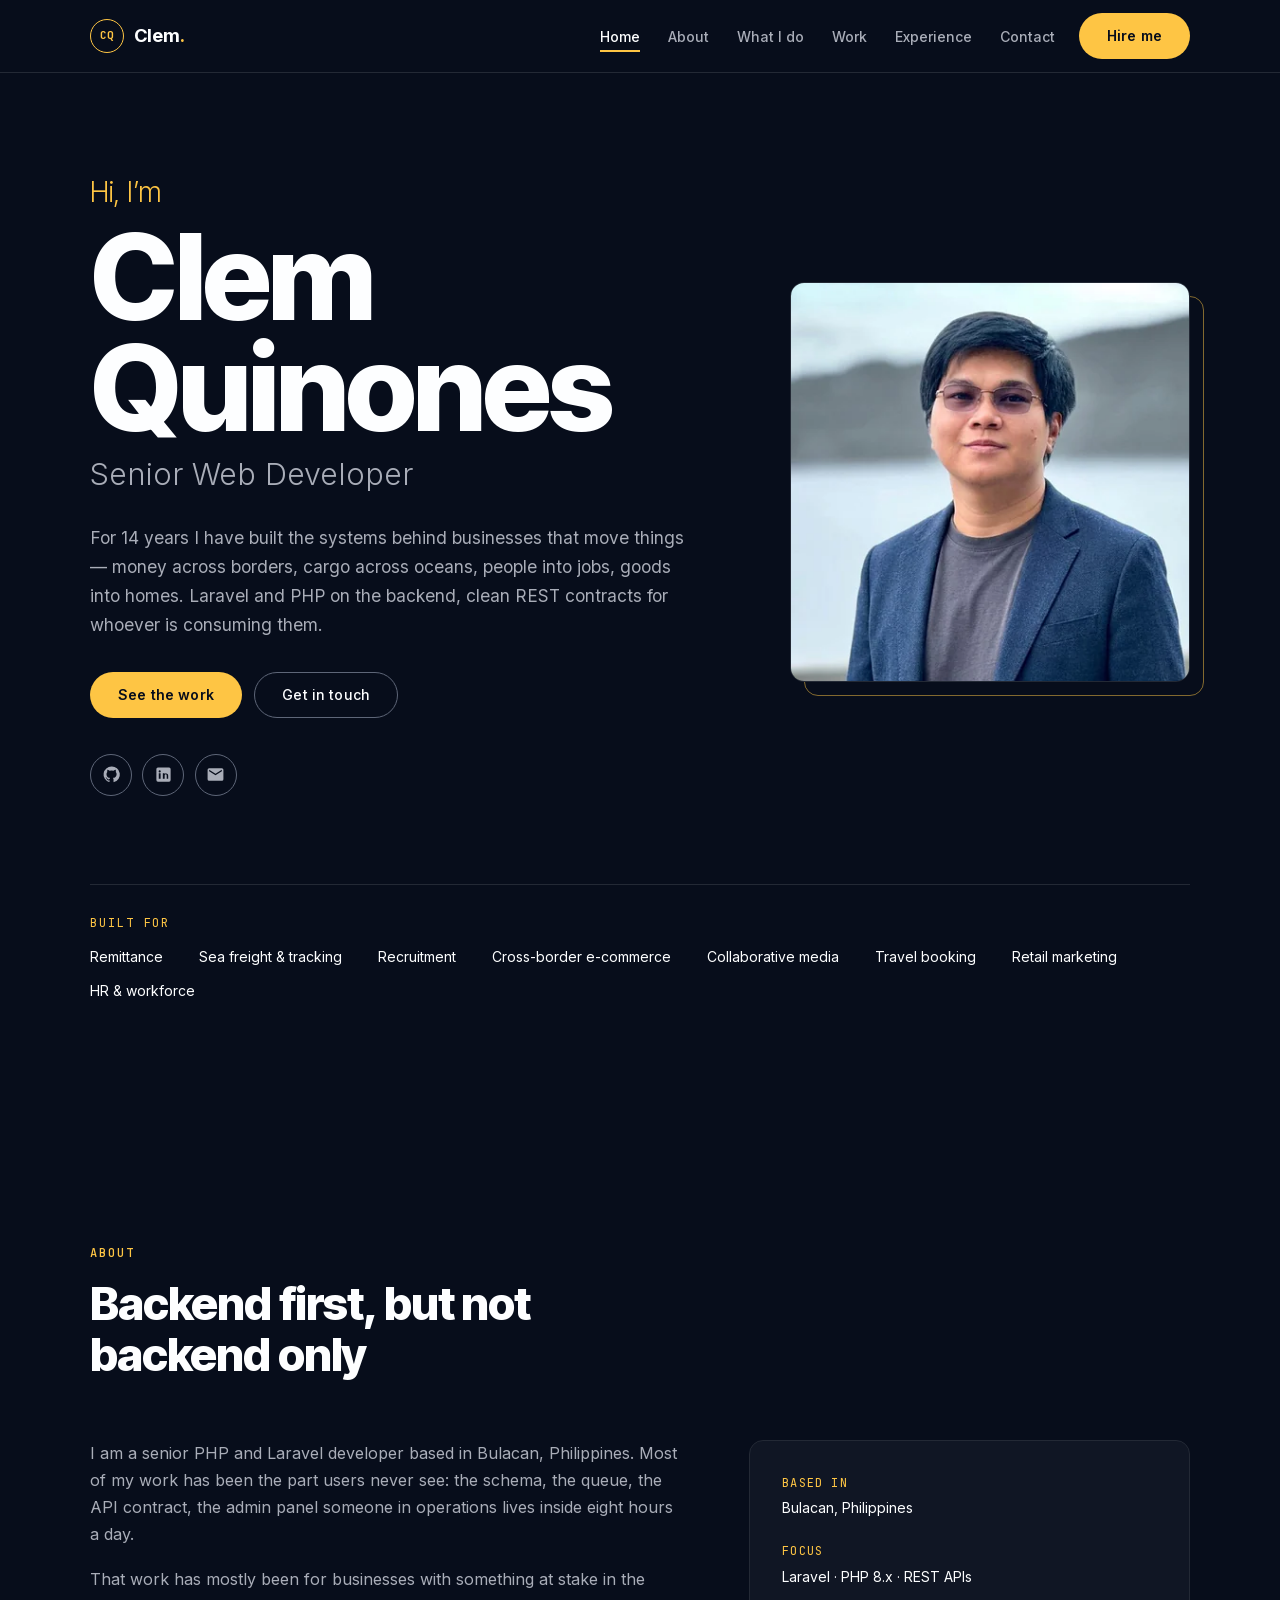
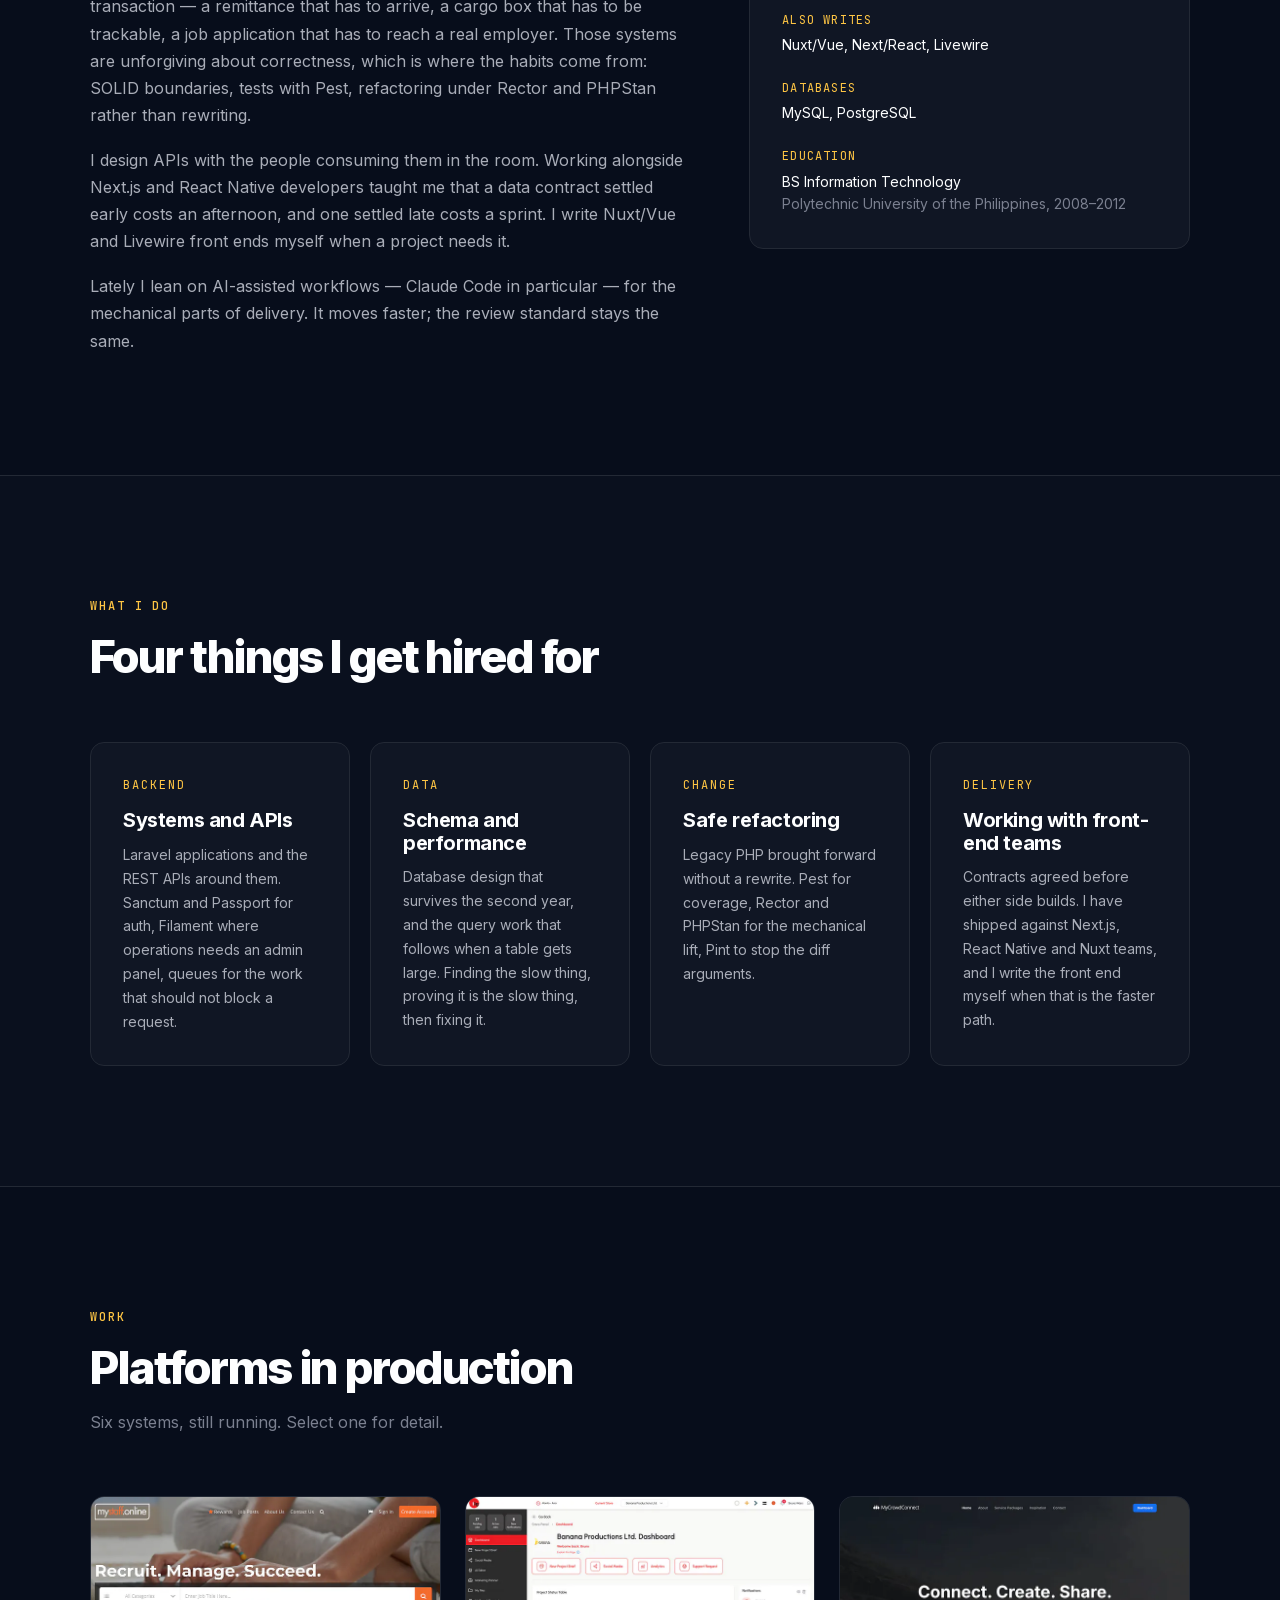
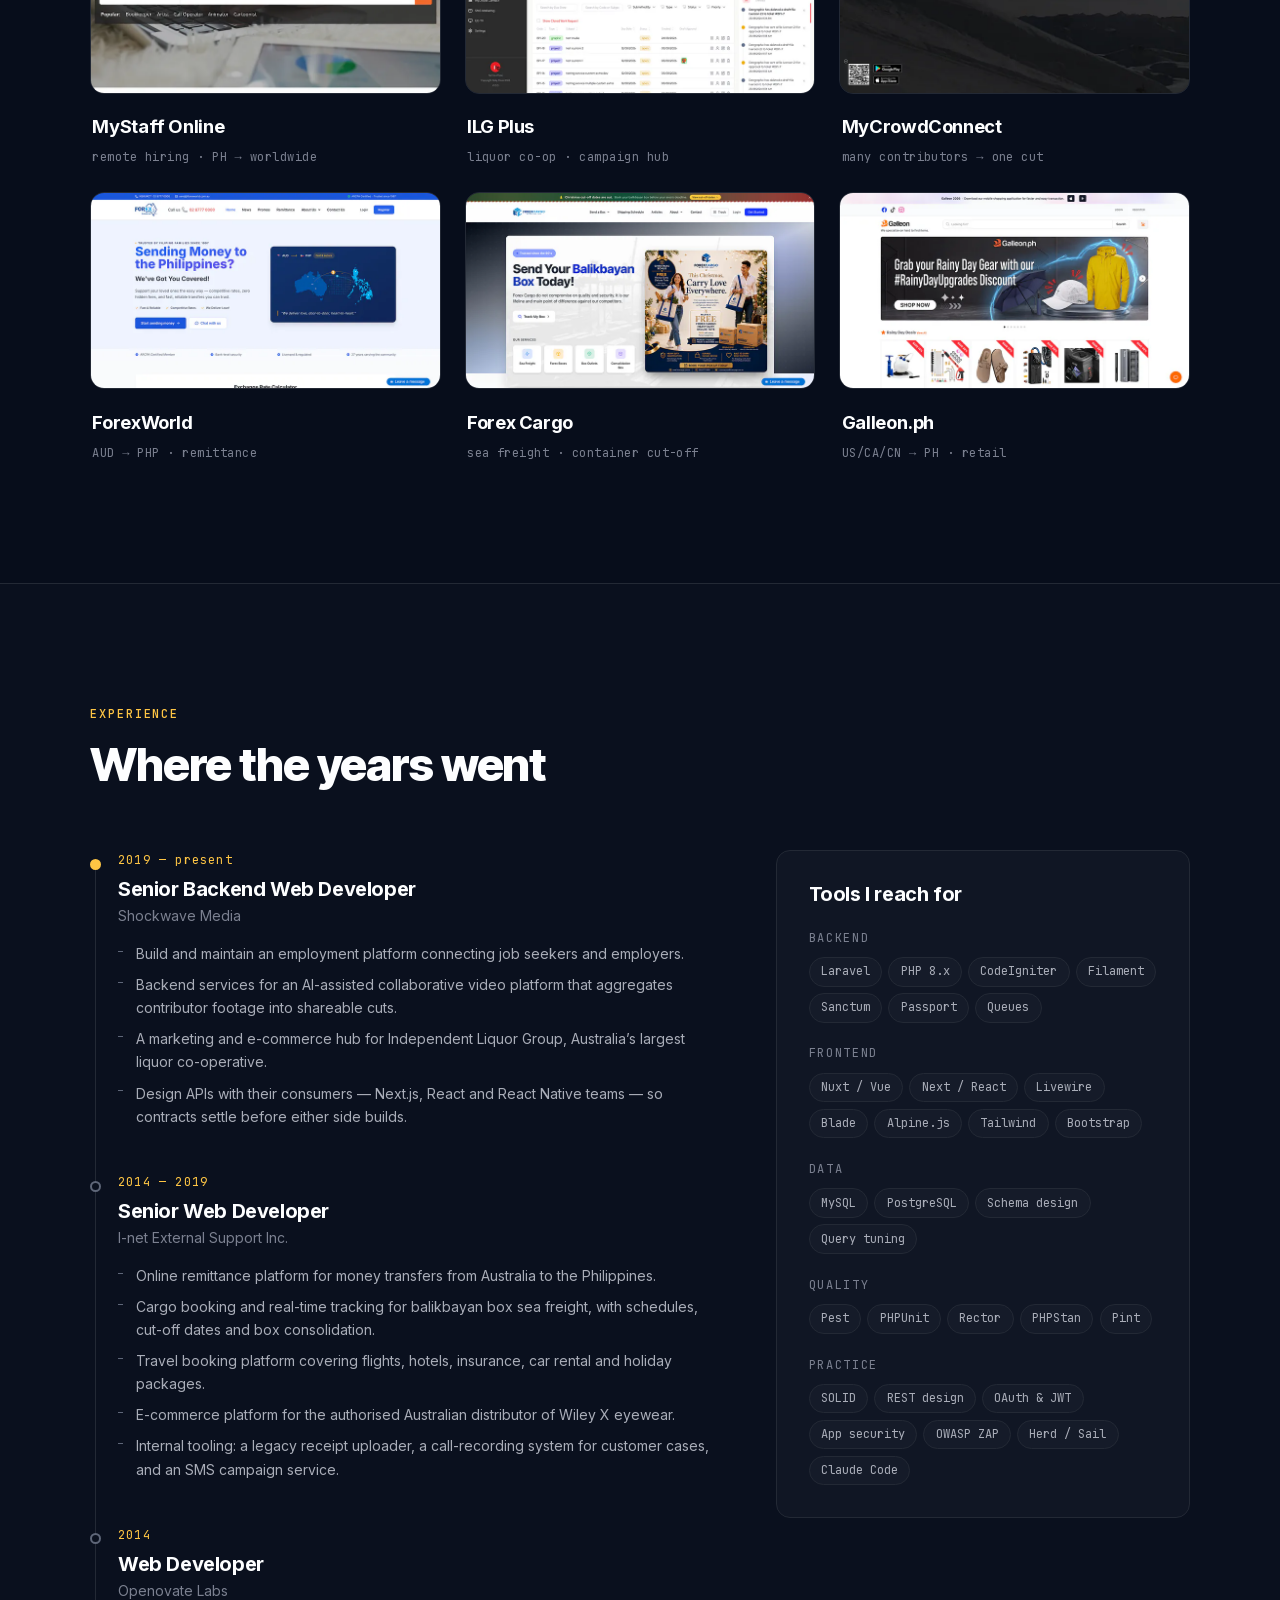
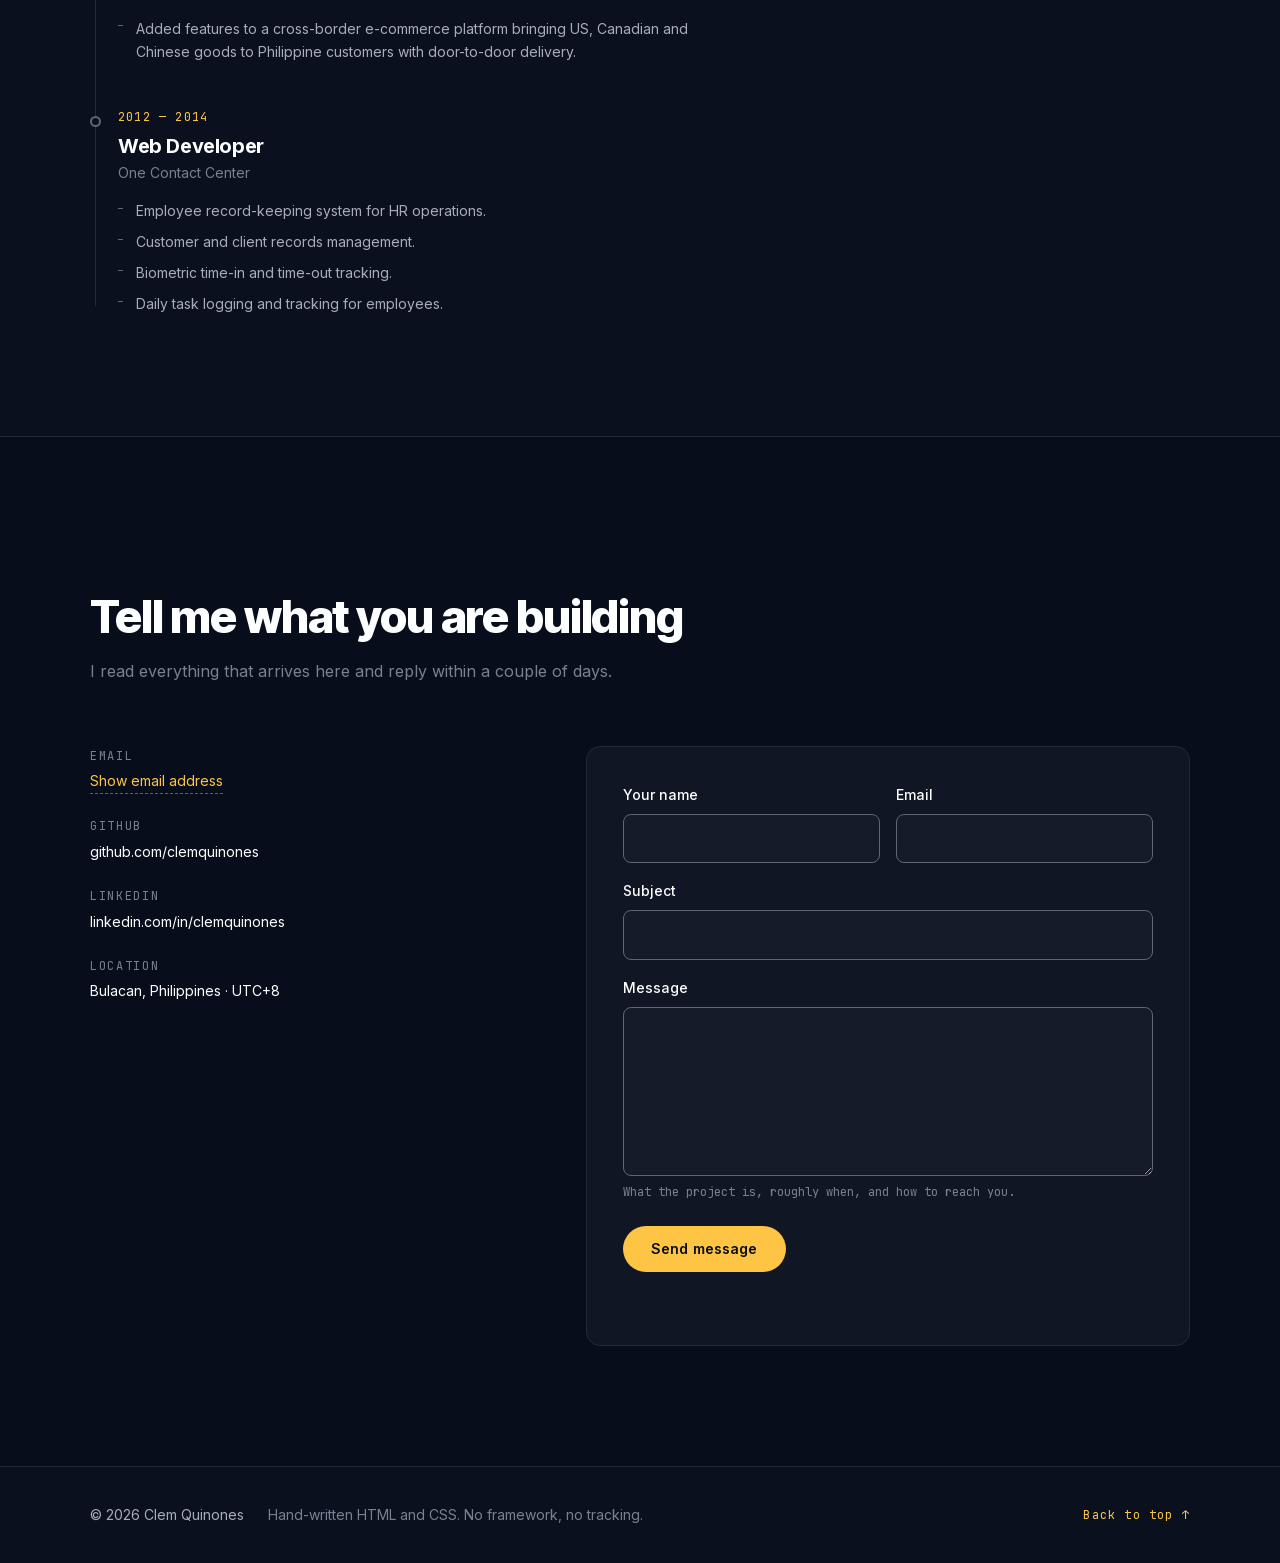
==== index.html @ 76fb5042 "Add portfolio site Static portfolio for clemquinones.github.io. Hand-written HTML, CSS and vanilla J" ====
<!doctype html>
<html lang="en" class="no-js">
<head>
<meta charset="utf-8">
<meta name="viewport" content="width=device-width, initial-scale=1">
<title>Clem Quinones — Senior Web Developer</title>
<meta name="description" content="Senior web developer with 14+ years building Laravel platforms and REST APIs. Remittance, cargo tracking, hiring and e-commerce systems shipped for teams in Australia and the Philippines.">
<meta name="theme-color" content="#070D1B">
<link rel="canonical" href="https://clemquinones.github.io/">

<meta property="og:type" content="website">
<meta property="og:url" content="https://clemquinones.github.io/">
<meta property="og:title" content="Clem Quinones — Senior Web Developer">
<meta property="og:description" content="14+ years building Laravel platforms and REST APIs for businesses that move money, cargo, people and goods.">
<meta property="og:image" content="https://clemquinones.github.io/assets/img/og-cover.jpg">
<meta property="og:image:width" content="1200">
<meta property="og:image:height" content="630">
<meta name="twitter:card" content="summary_large_image">

<link rel="icon" href="favicon.svg" type="image/svg+xml">
<link rel="apple-touch-icon" href="icon-180.png">

<link rel="preload" href="assets/fonts/inter-latin-var.woff2" as="font" type="font/woff2" crossorigin>
<link rel="preload" href="assets/fonts/inter-tight-latin-var.woff2" as="font" type="font/woff2" crossorigin>
<link rel="stylesheet" href="assets/css/main.css">
<link rel="modulepreload" href="assets/js/nav.js">
<link rel="modulepreload" href="assets/js/lightbox.js">
<link rel="modulepreload" href="assets/js/reveal.js">
<link rel="modulepreload" href="assets/js/contact.js">
<link rel="modulepreload" href="assets/js/scroll-lock.js">

<script>document.documentElement.className = 'js';</script>

<script type="application/ld+json">
{
  "@context": "https://schema.org",
  "@type": "Person",
  "name": "Clem Quinones",
  "jobTitle": "Senior Web Developer",
  "url": "https://clemquinones.github.io/",
  "address": { "@type": "PostalAddress", "addressRegion": "Bulacan", "addressCountry": "PH" },
  "sameAs": [
    "https://github.com/clemquinones",
    "https://linkedin.com/in/clemquinones"
  ],
  "alumniOf": { "@type": "CollegeOrUniversity", "name": "Polytechnic University of the Philippines" },
  "knowsAbout": ["Laravel", "PHP", "REST API design", "MySQL", "PostgreSQL", "Vue.js", "Nuxt", "React"]
}
</script>
</head>
<body>

<a class="skip-link" href="#main">Skip to content</a>

<header class="site-header" id="top">
  <div class="shell site-header__in">
    <a class="brand" href="#top">
      <span class="brand__mark" aria-hidden="true">CQ</span>
      <span class="brand__name">Clem<span class="brand__dot">.</span></span>
    </a>

    <nav class="nav" id="primary-nav" aria-label="Primary">
      <ul class="nav__list">
        <li><a href="#home" data-spy>Home</a></li>
        <li><a href="#about" data-spy>About</a></li>
        <li><a href="#craft" data-spy>What I do</a></li>
        <li><a href="#work" data-spy>Work</a></li>
        <li><a href="#experience" data-spy>Experience</a></li>
        <li><a href="#contact" data-spy>Contact</a></li>
      </ul>
    </nav>

    <a class="btn btn--solid site-header__cta" href="#contact">Hire me</a>

    <button class="burger" type="button"
            aria-expanded="false" aria-controls="primary-nav" aria-label="Menu">
      <span class="burger__bars" aria-hidden="true"></span>
    </button>
  </div>
</header>

<main id="main">

  <!-- ===================================================== HERO ===== -->
  <section class="hero" id="home" aria-labelledby="hero-name">
    <div class="hero__grid shell">
      <div class="hero__text">
        <p class="hero__greeting reveal">Hi, I&rsquo;m</p>
        <h1 class="hero__name reveal" id="hero-name">Clem<br>Quinones</h1>
        <p class="hero__role reveal">Senior Web Developer</p>
        <p class="hero__lead reveal">
          For 14 years I have built the systems behind businesses that move things —
          money across borders, cargo across oceans, people into jobs, goods into
          homes. Laravel and PHP on the backend, clean REST contracts for whoever
          is consuming them.
        </p>
        <div class="hero__actions reveal">
          <a class="btn btn--solid" href="#work">See the work</a>
          <a class="btn btn--ghost" href="#contact">Get in touch</a>
        </div>
        <ul class="social reveal" aria-label="Elsewhere">
          <li><a href="https://github.com/clemquinones" target="_blank" rel="noopener noreferrer" aria-label="GitHub">
            <svg viewBox="0 0 24 24" aria-hidden="true"><path fill="currentColor" d="M12 2A10 10 0 0 0 8.84 21.5c.5.08.66-.23.66-.5v-1.69C6.73 19.91 6.14 18 6.14 18a2.7 2.7 0 0 0-1.13-1.49c-.91-.62.07-.6.07-.6a2.14 2.14 0 0 1 1.56 1.05a2.17 2.17 0 0 0 2.96.85a2.16 2.16 0 0 1 .64-1.36c-2.22-.25-4.56-1.11-4.56-4.94a3.87 3.87 0 0 1 1.03-2.68a3.6 3.6 0 0 1 .1-2.65s.84-.27 2.75 1.02a9.4 9.4 0 0 1 5 0c1.91-1.29 2.75-1.02 2.75-1.02a3.6 3.6 0 0 1 .1 2.65a3.87 3.87 0 0 1 1.03 2.68c0 3.84-2.34 4.69-4.57 4.94a2.43 2.43 0 0 1 .69 1.88v2.79c0 .27.16.59.67.5A10 10 0 0 0 12 2"/></svg>
          </a></li>
          <li><a href="https://linkedin.com/in/clemquinones" target="_blank" rel="noopener noreferrer" aria-label="LinkedIn">
            <svg viewBox="0 0 24 24" aria-hidden="true"><path fill="currentColor" d="M19 3a2 2 0 0 1 2 2v14a2 2 0 0 1-2 2H5a2 2 0 0 1-2-2V5a2 2 0 0 1 2-2zM8.34 17.34V10.4H6.03v6.94zM7.19 9.42a1.34 1.34 0 1 0 0-2.68a1.34 1.34 0 0 0 0 2.68m10.75 7.92v-3.8c0-2.02-1.08-2.96-2.51-2.96a2.17 2.17 0 0 0-1.96 1.08V10.4h-2.3v6.94h2.3v-3.68c0-.97.18-1.9 1.38-1.9c1.19 0 1.2 1.1 1.2 1.96v3.62z"/></svg>
          </a></li>
          <li><a href="#contact" aria-label="Email">
            <svg viewBox="0 0 24 24" aria-hidden="true"><path fill="currentColor" d="M20 4H4a2 2 0 0 0-2 2v12a2 2 0 0 0 2 2h16a2 2 0 0 0 2-2V6a2 2 0 0 0-2-2m0 4l-8 5l-8-5V6l8 5l8-5z"/></svg>
          </a></li>
        </ul>
      </div>

      <div class="hero__portrait reveal">
        <div class="portrait">
          <img src="assets/img/me/clem-420.webp"
               srcset="assets/img/me/clem-420.webp 420w, assets/img/me/clem-640.webp 640w"
               sizes="(max-width: 900px) 240px, 400px"
               width="420" height="420" fetchpriority="high" decoding="async"
               alt="Clem Quinones, photographed outdoors in a navy blazer.">
        </div>
      </div>
    </div>

    <!-- Range, not totals. What these systems were for says more about the
         experience than counting how many there were. -->
    <div class="shell">
      <div class="domains reveal">
        <p class="domains__label">Built for</p>
        <ul class="domains__list">
          <li>Remittance</li>
          <li>Sea freight &amp; tracking</li>
          <li>Recruitment</li>
          <li>Cross-border e-commerce</li>
          <li>Collaborative media</li>
          <li>Travel booking</li>
          <li>Retail marketing</li>
          <li>HR &amp; workforce</li>
        </ul>
      </div>
    </div>
  </section>

  <!-- ==================================================== ABOUT ===== -->
  <section class="section" id="about" aria-labelledby="about-h">
    <div class="shell">
      <header class="section__head">
        <p class="eyebrow reveal">About</p>
        <h2 class="section__title reveal" id="about-h">Backend first, but not backend only</h2>
      </header>

      <div class="about">
        <div class="about__prose reveal">
          <p>
            I am a senior PHP and Laravel developer based in Bulacan, Philippines. Most
            of my work has been the part users never see: the schema, the queue, the
            API contract, the admin panel someone in operations lives inside eight
            hours a day.
          </p>
          <p>
            That work has mostly been for businesses with something at stake in the
            transaction — a remittance that has to arrive, a cargo box that has to be
            trackable, a job application that has to reach a real employer. Those
            systems are unforgiving about correctness, which is where the habits come
            from: SOLID boundaries, tests with Pest, refactoring under Rector and
            PHPStan rather than rewriting.
          </p>
          <p>
            I design APIs with the people consuming them in the room. Working alongside
            Next.js and React Native developers taught me that a data contract settled
            early costs an afternoon, and one settled late costs a sprint. I write
            Nuxt/Vue and Livewire front ends myself when a project needs it.
          </p>
          <p>
            Lately I lean on AI-assisted workflows — Claude Code in particular — for the
            mechanical parts of delivery. It moves faster; the review standard stays the
            same.
          </p>
        </div>

        <aside class="about__facts reveal" aria-label="Details">
          <dl class="factlist">
            <dt>Based in</dt><dd>Bulacan, Philippines</dd>
            <dt>Focus</dt><dd>Laravel &middot; PHP 8.x &middot; REST APIs</dd>
            <dt>Also writes</dt><dd>Nuxt/Vue, Next/React, Livewire</dd>
            <dt>Databases</dt><dd>MySQL, PostgreSQL</dd>
            <dt>Education</dt><dd>BS Information Technology<br><span>Polytechnic University of the Philippines, 2008&ndash;2012</span></dd>
          </dl>
        </aside>
      </div>
    </div>
  </section>

  <!-- ==================================================== CRAFT ===== -->
  <section class="section section--alt" id="craft" aria-labelledby="craft-h">
    <div class="shell">
      <header class="section__head">
        <p class="eyebrow reveal">What I do</p>
        <h2 class="section__title reveal" id="craft-h">Four things I get hired for</h2>
      </header>

      <ul class="craft">
        <li class="craft__card reveal">
          <p class="craft__label">Backend</p>
          <h3>Systems and APIs</h3>
          <p>
            Laravel applications and the REST APIs around them. Sanctum and Passport for
            auth, Filament where operations needs an admin panel, queues for the work
            that should not block a request.
          </p>
        </li>
        <li class="craft__card reveal">
          <p class="craft__label">Data</p>
          <h3>Schema and performance</h3>
          <p>
            Database design that survives the second year, and the query work that
            follows when a table gets large. Finding the slow thing, proving it is the
            slow thing, then fixing it.
          </p>
        </li>
        <li class="craft__card reveal">
          <p class="craft__label">Change</p>
          <h3>Safe refactoring</h3>
          <p>
            Legacy PHP brought forward without a rewrite. Pest for coverage, Rector and
            PHPStan for the mechanical lift, Pint to stop the diff arguments.
          </p>
        </li>
        <li class="craft__card reveal">
          <p class="craft__label">Delivery</p>
          <h3>Working with front-end teams</h3>
          <p>
            Contracts agreed before either side builds. I have shipped against Next.js,
            React Native and Nuxt teams, and I write the front end myself when that is
            the faster path.
          </p>
        </li>
      </ul>
    </div>
  </section>

  <!-- ===================================================== WORK ===== -->
  <section class="section" id="work" aria-labelledby="work-h">
    <div class="shell">
      <header class="section__head">
        <p class="eyebrow reveal">Work</p>
        <h2 class="section__title reveal" id="work-h">Platforms in production</h2>
        <p class="section__sub reveal">Six systems, still running. Select one for detail.</p>
      </header>

      <ul class="projects">

        <!-- MyStaff -->
        <li class="project reveal">
          <button class="project__trigger" type="button" aria-haspopup="dialog"
                  data-detail="d-mystaff"
                  data-full="assets/img/projects/mystaff-1600.webp"
                  data-full-w="1600" data-full-h="900">
            <span class="project__frame">
              <img src="assets/img/projects/mystaff-720.webp"
                   srcset="assets/img/projects/mystaff-720.webp 720w, assets/img/projects/mystaff-1600.webp 1600w"
                   sizes="(max-width: 640px) 90vw, (max-width: 1040px) 45vw, 400px"
                   width="720" height="405" loading="lazy" decoding="async"
                   alt="MyStaff Online home page: a job search bar over the headline Recruit. Manage. Succeed.">
              <span class="project__veil" aria-hidden="true"></span>
              <span class="project__reveal" aria-hidden="true">
                <span class="project__open">View detail</span>
              </span>
            </span>
            <span class="project__meta">
              <span class="project__name">MyStaff Online</span>
              <span class="project__primitive">remote hiring &middot; PH &rarr; worldwide</span>
            </span>
          </button>

          <div class="detail" id="d-mystaff" hidden>
            <p class="detail__eyebrow">Shockwave Media &middot; 2019&ndash;present</p>
            <h3 class="detail__title">MyStaff Online</h3>
            <p class="detail__role">Senior Backend Web Developer</p>
            <p>
              An employment platform connecting Filipino work-from-home candidates with
              employers worldwide. Job posts, candidate profiles, recruiter search and
              the recorded-video introductions that let employers screen before the
              first call.
            </p>
            <p>
              I build and maintain the backend: the matching and search behind job
              listings, the candidate database recruiters query against, and the APIs
              the front end runs on.
            </p>
            <ul class="chips"><li>Laravel</li><li>PHP 8</li><li>MySQL</li><li>REST API</li><li>Filament</li></ul>
            <a class="detail__link" href="https://mystaff.online" target="_blank" rel="noopener noreferrer">
              mystaff.online <span class="sr-only">(opens in a new tab)</span>
            </a>
          </div>
        </li>

        <!-- ILG -->
        <li class="project reveal">
          <button class="project__trigger" type="button" aria-haspopup="dialog"
                  data-detail="d-ilg"
                  data-full="assets/img/projects/ilg-1600.webp"
                  data-full-w="1600" data-full-h="889">
            <span class="project__frame">
              <img src="assets/img/projects/ilg-720.webp"
                   srcset="assets/img/projects/ilg-720.webp 720w, assets/img/projects/ilg-1600.webp 1600w"
                   sizes="(max-width: 640px) 90vw, (max-width: 1040px) 45vw, 400px"
                   width="720" height="400" loading="lazy" decoding="async"
                   alt="ILG Plus store dashboard: a project status table, work-request queue and notification feed.">
              <span class="project__veil" aria-hidden="true"></span>
              <span class="project__reveal" aria-hidden="true">
                <span class="project__open">View detail</span>
              </span>
            </span>
            <span class="project__meta">
              <span class="project__name">ILG Plus</span>
              <span class="project__primitive">liquor co-op &middot; campaign hub</span>
            </span>
          </button>

          <div class="detail" id="d-ilg" hidden>
            <p class="detail__eyebrow">Shockwave Media &middot; 2019&ndash;present</p>
            <h3 class="detail__title">ILG Plus</h3>
            <p class="detail__role">Senior Backend Web Developer</p>
            <p>
              A digital marketing and e-commerce hub for the Independent Liquor Group,
              Australia&rsquo;s largest liquor co-operative. Member bottle shops, pubs and
              clubs brief campaigns through it, track them to approval, and stay on brand
              without a designer in every store.
            </p>
            <p>
              The screenshot is the store panel: project status, work-request queue,
              file approvals and notifications — the operations surface the whole
              system exists to serve.
            </p>
            <ul class="chips"><li>Laravel</li><li>MySQL</li><li>Livewire</li><li>Queues</li><li>Role-based access</li></ul>
            <a class="detail__link" href="https://ilgplus.com.au" target="_blank" rel="noopener noreferrer">
              ilgplus.com.au <span class="sr-only">(opens in a new tab)</span>
            </a>
          </div>
        </li>

        <!-- MyCrowdConnect -->
        <li class="project reveal">
          <button class="project__trigger" type="button" aria-haspopup="dialog"
                  data-detail="d-mcc"
                  data-full="assets/img/projects/mycrowdconnect-1600.webp"
                  data-full-w="1600" data-full-h="893">
            <span class="project__frame">
              <img src="assets/img/projects/mycrowdconnect-720.webp"
                   srcset="assets/img/projects/mycrowdconnect-720.webp 720w, assets/img/projects/mycrowdconnect-1600.webp 1600w"
                   sizes="(max-width: 640px) 90vw, (max-width: 1040px) 45vw, 400px"
                   width="720" height="402" loading="lazy" decoding="async"
                   alt="MyCrowdConnect home page: the headline Connect. Create. Share. over a dark mountain landscape.">
              <span class="project__veil" aria-hidden="true"></span>
              <span class="project__reveal" aria-hidden="true">
                <span class="project__open">View detail</span>
              </span>
            </span>
            <span class="project__meta">
              <span class="project__name">MyCrowdConnect</span>
              <span class="project__primitive">many contributors &rarr; one cut</span>
            </span>
          </button>

          <div class="detail" id="d-mcc" hidden>
            <p class="detail__eyebrow">Shockwave Media &middot; 2019&ndash;present</p>
            <h3 class="detail__title">MyCrowdConnect</h3>
            <p class="detail__role">Backend services</p>
            <p>
              An AI-assisted collaborative video platform. Contributors upload raw
              footage from an event or campaign, and the platform aggregates it into
              shareable cuts for marketing and social — the interesting problem being
              that the footage arrives from many people, at many qualities, at once.
            </p>
            <p>
              I built backend services for ingest and processing, and designed the APIs
              consumed by the Next.js web app and the React Native mobile clients.
            </p>
            <ul class="chips"><li>Laravel</li><li>REST API</li><li>Queues</li><li>Media pipeline</li><li>S3</li></ul>
            <a class="detail__link" href="https://mycrowdconnect.com" target="_blank" rel="noopener noreferrer">
              mycrowdconnect.com <span class="sr-only">(opens in a new tab)</span>
            </a>
          </div>
        </li>

        <!-- ForexWorld -->
        <li class="project reveal">
          <button class="project__trigger" type="button" aria-haspopup="dialog"
                  data-detail="d-forexworld"
                  data-full="assets/img/projects/forexworld-1600.webp"
                  data-full-w="1600" data-full-h="889">
            <span class="project__frame">
              <img src="assets/img/projects/forexworld-720.webp"
                   srcset="assets/img/projects/forexworld-720.webp 720w, assets/img/projects/forexworld-1600.webp 1600w"
                   sizes="(max-width: 640px) 90vw, (max-width: 1040px) 45vw, 400px"
                   width="720" height="400" loading="lazy" decoding="async"
                   alt="ForexWorld home page: Sending Money to the Philippines, with an exchange-rate panel and transfer call to action.">
              <span class="project__veil" aria-hidden="true"></span>
              <span class="project__reveal" aria-hidden="true">
                <span class="project__open">View detail</span>
              </span>
            </span>
            <span class="project__meta">
              <span class="project__name">ForexWorld</span>
              <span class="project__primitive">AUD &rarr; PHP &middot; remittance</span>
            </span>
          </button>

          <div class="detail" id="d-forexworld" hidden>
            <p class="detail__eyebrow">I-net External Support &middot; 2014&ndash;2019</p>
            <h3 class="detail__title">ForexWorld</h3>
            <p class="detail__role">Senior Web Developer</p>
            <p>
              An online remittance platform for money transfers from Australia to the
              Philippines. Customers manage recipients, pick a transfer type, and follow
              a transaction through to payout; staff work the same transactions from an
              internal console.
            </p>
            <p>
              Money movement is the least forgiving thing I have worked on — every state
              transition has to be recoverable and auditable. I also built the supporting
              internal tools: a receipt uploader bridging a legacy application, a
              call-recording system tied to customer cases, and an SMS campaign service.
            </p>
            <ul class="chips"><li>PHP</li><li>CodeIgniter</li><li>MySQL</li><li>Payment flows</li><li>Internal tooling</li></ul>
            <a class="detail__link" href="https://forexworld.com.au" target="_blank" rel="noopener noreferrer">
              forexworld.com.au <span class="sr-only">(opens in a new tab)</span>
            </a>
          </div>
        </li>

        <!-- ForexCargo -->
        <li class="project reveal">
          <button class="project__trigger" type="button" aria-haspopup="dialog"
                  data-detail="d-forexcargo"
                  data-full="assets/img/projects/forexcargo-1600.webp"
                  data-full-w="1600" data-full-h="889">
            <span class="project__frame">
              <img src="assets/img/projects/forexcargo-720.webp"
                   srcset="assets/img/projects/forexcargo-720.webp 720w, assets/img/projects/forexcargo-1600.webp 1600w"
                   sizes="(max-width: 640px) 90vw, (max-width: 1040px) 45vw, 400px"
                   width="720" height="400" loading="lazy" decoding="async"
                   alt="Forex Cargo home page: Send Your Balikbayan Box Today, with box tracking and a sea-freight services row.">
              <span class="project__veil" aria-hidden="true"></span>
              <span class="project__reveal" aria-hidden="true">
                <span class="project__open">View detail</span>
              </span>
            </span>
            <span class="project__meta">
              <span class="project__name">Forex Cargo</span>
              <span class="project__primitive">sea freight &middot; container cut-off</span>
            </span>
          </button>

          <div class="detail" id="d-forexcargo" hidden>
            <p class="detail__eyebrow">I-net External Support &middot; 2014&ndash;2019</p>
            <h3 class="detail__title">Forex Cargo</h3>
            <p class="detail__role">Senior Web Developer</p>
            <p>
              Cargo booking and real-time tracking for balikbayan box sea freight —
              the boxes Filipino families abroad ship home. Customers book a pickup,
              follow the box through consolidation and sailing, and check shipping
              schedules and container cut-off dates before they commit.
            </p>
            <p>
              Tracking is a modelling problem before it is a UI problem: a box belongs
              to a consolidation, which belongs to a container, which has a schedule, and
              the customer only wants one honest answer about where their box is.
            </p>
            <ul class="chips"><li>PHP</li><li>CodeIgniter</li><li>MySQL</li><li>Tracking</li><li>Scheduling</li></ul>
            <a class="detail__link" href="https://forexcargo.com.au" target="_blank" rel="noopener noreferrer">
              forexcargo.com.au <span class="sr-only">(opens in a new tab)</span>
            </a>
          </div>
        </li>

        <!-- Galleon -->
        <li class="project reveal">
          <button class="project__trigger" type="button" aria-haspopup="dialog"
                  data-detail="d-galleon"
                  data-full="assets/img/projects/galleon-1600.webp"
                  data-full-w="1600" data-full-h="889">
            <span class="project__frame">
              <img src="assets/img/projects/galleon-720.webp"
                   srcset="assets/img/projects/galleon-720.webp 720w, assets/img/projects/galleon-1600.webp 1600w"
                   sizes="(max-width: 640px) 90vw, (max-width: 1040px) 45vw, 400px"
                   width="720" height="400" loading="lazy" decoding="async"
                   alt="Galleon.ph storefront: a promotional carousel above a grid of discounted products.">
              <span class="project__veil" aria-hidden="true"></span>
              <span class="project__reveal" aria-hidden="true">
                <span class="project__open">View detail</span>
              </span>
            </span>
            <span class="project__meta">
              <span class="project__name">Galleon.ph</span>
              <span class="project__primitive">US/CA/CN &rarr; PH &middot; retail</span>
            </span>
          </button>

          <div class="detail" id="d-galleon" hidden>
            <p class="detail__eyebrow">Openovate Labs &middot; 2014</p>
            <h3 class="detail__title">Galleon.ph</h3>
            <p class="detail__role">Web Developer</p>
            <p>
              A cross-border e-commerce platform letting customers in the Philippines buy
              hard-to-find goods from the US, Canada and China with door-to-door
              nationwide delivery. Catalogue, cart, checkout, and the freight and duties
              logic that makes an international order arrive at a real address.
            </p>
            <p>
              My first commercial platform at scale, and where I learned that the
              catalogue is the easy half.
            </p>
            <ul class="chips"><li>PHP</li><li>MySQL</li><li>E-commerce</li><li>Logistics</li></ul>
            <a class="detail__link" href="https://galleon.ph" target="_blank" rel="noopener noreferrer">
              galleon.ph <span class="sr-only">(opens in a new tab)</span>
            </a>
          </div>
        </li>

      </ul>
    </div>
  </section>

  <!-- =============================================== EXPERIENCE ===== -->
  <section class="section section--alt" id="experience" aria-labelledby="exp-h">
    <div class="shell">
      <header class="section__head">
        <p class="eyebrow reveal">Experience</p>
        <h2 class="section__title reveal" id="exp-h">Where the years went</h2>
      </header>

      <div class="exp">
        <!-- An ordered list because the order is the point: it is a career. -->
        <ol class="timeline">
          <li class="timeline__item reveal">
            <p class="timeline__when">2019 &mdash; present</p>
            <h3 class="timeline__role">Senior Backend Web Developer</h3>
            <p class="timeline__org">Shockwave Media</p>
            <ul class="timeline__points">
              <li>Build and maintain an employment platform connecting job seekers and employers.</li>
              <li>Backend services for an AI-assisted collaborative video platform that aggregates contributor footage into shareable cuts.</li>
              <li>A marketing and e-commerce hub for Independent Liquor Group, Australia&rsquo;s largest liquor co-operative.</li>
              <li>Design APIs with their consumers — Next.js, React and React Native teams — so contracts settle before either side builds.</li>
            </ul>
          </li>

          <li class="timeline__item reveal">
            <p class="timeline__when">2014 &mdash; 2019</p>
            <h3 class="timeline__role">Senior Web Developer</h3>
            <p class="timeline__org">I-net External Support Inc.</p>
            <ul class="timeline__points">
              <li>Online remittance platform for money transfers from Australia to the Philippines.</li>
              <li>Cargo booking and real-time tracking for balikbayan box sea freight, with schedules, cut-off dates and box consolidation.</li>
              <li>Travel booking platform covering flights, hotels, insurance, car rental and holiday packages.</li>
              <li>E-commerce platform for the authorised Australian distributor of Wiley X eyewear.</li>
              <li>Internal tooling: a legacy receipt uploader, a call-recording system for customer cases, and an SMS campaign service.</li>
            </ul>
          </li>

          <li class="timeline__item reveal">
            <p class="timeline__when">2014</p>
            <h3 class="timeline__role">Web Developer</h3>
            <p class="timeline__org">Openovate Labs</p>
            <ul class="timeline__points">
              <li>Added features to a cross-border e-commerce platform bringing US, Canadian and Chinese goods to Philippine customers with door-to-door delivery.</li>
            </ul>
          </li>

          <li class="timeline__item reveal">
            <p class="timeline__when">2012 &mdash; 2014</p>
            <h3 class="timeline__role">Web Developer</h3>
            <p class="timeline__org">One Contact Center</p>
            <ul class="timeline__points">
              <li>Employee record-keeping system for HR operations.</li>
              <li>Customer and client records management.</li>
              <li>Biometric time-in and time-out tracking.</li>
              <li>Daily task logging and tracking for employees.</li>
            </ul>
          </li>
        </ol>

        <aside class="skills reveal" aria-labelledby="skills-h">
          <h3 class="skills__title" id="skills-h">Tools I reach for</h3>

          <div class="skills__group">
            <p class="skills__label">Backend</p>
            <ul class="chips"><li>Laravel</li><li>PHP 8.x</li><li>CodeIgniter</li><li>Filament</li><li>Sanctum</li><li>Passport</li><li>Queues</li></ul>
          </div>
          <div class="skills__group">
            <p class="skills__label">Frontend</p>
            <ul class="chips"><li>Nuxt / Vue</li><li>Next / React</li><li>Livewire</li><li>Blade</li><li>Alpine.js</li><li>Tailwind</li><li>Bootstrap</li></ul>
          </div>
          <div class="skills__group">
            <p class="skills__label">Data</p>
            <ul class="chips"><li>MySQL</li><li>PostgreSQL</li><li>Schema design</li><li>Query tuning</li></ul>
          </div>
          <div class="skills__group">
            <p class="skills__label">Quality</p>
            <ul class="chips"><li>Pest</li><li>PHPUnit</li><li>Rector</li><li>PHPStan</li><li>Pint</li></ul>
          </div>
          <div class="skills__group">
            <p class="skills__label">Practice</p>
            <ul class="chips"><li>SOLID</li><li>REST design</li><li>OAuth &amp; JWT</li><li>App security</li><li>OWASP ZAP</li><li>Herd / Sail</li><li>Claude Code</li></ul>
          </div>
        </aside>
      </div>
    </div>
  </section>

  <!-- ================================================== CONTACT ===== -->
  <section class="section" id="contact" aria-labelledby="contact-h">
    <div class="shell">
      <header class="section__head">
        <p class="eyebrow reveal">Contact</p>
        <h2 class="section__title reveal" id="contact-h">Tell me what you are building</h2>
        <p class="section__sub reveal">I read everything that arrives here and reply within a couple of days.</p>
      </header>

      <div class="contact">
        <ul class="contact__list reveal" aria-label="Direct contact">
          <li>
            <span class="contact__label">Email</span>
            <!-- Assembled by contact.js so the address is never in the served
                 HTML for a harvester to lift. Falls back to the form. -->
            <span class="contact__email" data-email-slot>
              <button class="linklike" type="button" data-reveal-email>Show email address</button>
            </span>
          </li>
          <li>
            <span class="contact__label">GitHub</span>
            <a href="https://github.com/clemquinones" target="_blank" rel="noopener noreferrer">github.com/clemquinones</a>
          </li>
          <li>
            <span class="contact__label">LinkedIn</span>
            <a href="https://linkedin.com/in/clemquinones" target="_blank" rel="noopener noreferrer">linkedin.com/in/clemquinones</a>
          </li>
          <li>
            <span class="contact__label">Location</span>
            <span>Bulacan, Philippines &middot; UTC+8</span>
          </li>
        </ul>

        <!-- Posts natively without JS; contact.js upgrades it to stay on the page. -->
        <form class="form reveal" id="contact-form"
              action="https://formspree.io/f/meajyaae" method="POST">
          <input type="hidden" name="_subject" value="New message from clemquinones.github.io">
          <p class="form__gotcha" aria-hidden="true">
            <label for="company">Company</label>
            <input type="text" id="company" name="_gotcha" tabindex="-1" autocomplete="off">
          </p>

          <div class="form__row">
            <div class="field">
              <label for="name">Your name</label>
              <input type="text" id="name" name="name" autocomplete="name" required>
            </div>
            <div class="field">
              <label for="email">Email</label>
              <input type="email" id="email" name="email" autocomplete="email" required>
            </div>
          </div>

          <div class="field">
            <label for="subject">Subject</label>
            <input type="text" id="subject" name="subject">
          </div>

          <div class="field">
            <label for="message">Message</label>
            <textarea id="message" name="message" rows="6" required
                      aria-describedby="message-hint"></textarea>
            <p class="field__hint" id="message-hint">
              What the project is, roughly when, and how to reach you.
            </p>
          </div>

          <button class="btn btn--solid form__submit" type="submit">Send message</button>

          <p class="form__status" id="form-status" role="status" aria-live="polite"></p>
        </form>
      </div>
    </div>
  </section>

</main>

<footer class="site-footer">
  <div class="shell site-footer__in">
    <p>&copy; <span id="year">2026</span> Clem Quinones</p>
    <p class="site-footer__note">Hand-written HTML and CSS. No framework, no tracking.</p>
    <a class="site-footer__top" href="#top">Back to top &uarr;</a>
  </div>
</footer>

<!-- Populated from the matching .detail block when a project is opened. -->
<dialog class="lightbox" id="lightbox">
  <div class="lightbox__inner">
    <button class="lightbox__close" type="button" aria-label="Close">
      <svg viewBox="0 0 24 24" aria-hidden="true"><path fill="currentColor" d="M19 6.41L17.59 5L12 10.59L6.41 5L5 6.41L10.59 12L5 17.59L6.41 19L12 13.41L17.59 19L19 17.59L13.41 12z"/></svg>
    </button>
    <div class="lightbox__body"></div>
  </div>
</dialog>

<noscript>
  <style>
    .reveal { opacity: 1 !important; transform: none !important; }
    .detail { display: block !important; }
  </style>
</noscript>

<script type="module" src="assets/js/main.js"></script>
</body>
</html>
---- assets/css/main.css ----
/* ==========================================================================
   Clem Quinones — portfolio
   Hand-written. No build step, no framework.

   01. Fonts
   02. Tokens
   03. Reset and base
   04. Utilities
   05. Buttons
   06. Header and nav
   07. Hero
   08. Domains
   09. Section furniture
   10. About
   11. What I do
   12. Work / project cards
   13. Lightbox
   14. Experience and skills
   15. Contact and form
   16. Footer
   17. Reveal on scroll
   ========================================================================== */


/* == 01. Fonts ============================================================ */
/* Self-hosted, latin subset. Keeps the visitor's IP away from a font CDN and
   avoids a second connection on the critical path. */

@font-face {
  font-family: 'Inter';
  src: url('../fonts/inter-latin-var.woff2') format('woff2');
  font-weight: 100 900;
  font-style: normal;
  font-display: swap;
}

/* Inter Tight is Inter's narrower companion — same skeleton, tighter widths.
   Used for the two display roles only (the hero name and section titles), so
   the page keeps one voice while the big type stops shouting. Inter itself has
   no width axis, so this is the only way to actually narrow the letterforms
   rather than just lighten them. */
@font-face {
  font-family: 'Inter Tight';
  src: url('../fonts/inter-tight-latin-var.woff2') format('woff2');
  font-weight: 100 900;
  font-style: normal;
  font-display: swap;
}

@font-face {
  font-family: 'JetBrains Mono';
  src: url('../fonts/jetbrainsmono-latin.woff2') format('woff2');
  font-weight: 100 800;
  font-style: normal;
  font-display: swap;
}

/* Metric-matched stand-in so 900-weight headings do not jump on font swap. */
@font-face {
  font-family: 'Inter Fallback';
  src: local('Helvetica Neue'), local('Arial');
  size-adjust: 107%;
  ascent-override: 90%;
  descent-override: 22%;
  line-gap-override: 0%;
}


/* == 02. Tokens =========================================================== */

:root {
  /* Palette, carried over from the reference design. */
  --bg:            #070D1B;
  --bg-alt:        #0A101E;
  --surface-1:     #101624;
  --surface-2:     #151B29;
  --border:        #232935;  /* decorative separation only — 1.33:1 on --bg */
  --border-field:  #5E6678;  /* interactive boundaries — 3.38:1, meets 1.4.11 */
  --text:          #FDFEFF;
  --muted:         #A9ADB8;
  --dim:           #7B8090;
  --accent:        #FEC544;
  --accent-soft:   rgba(254, 197, 68, .14);

  --font:         'Inter', 'Inter Fallback', system-ui, -apple-system, sans-serif;
  --font-display: 'Inter Tight', 'Inter', 'Inter Fallback', system-ui, sans-serif;
  --font-mono:    'JetBrains Mono', ui-monospace, SFMono-Regular, Menlo, monospace;

  /* Type scale. The hero is deliberately the only thing at the top end. */
  --fs-hero:  clamp(3.25rem, 11vw, 7.5rem);
  --fs-h2:    clamp(1.9rem, 4vw, 2.85rem);
  --fs-h3:    1.25rem;
  --fs-body:  1rem;
  --fs-small: .875rem;
  --fs-mono:  .75rem;

  --shell:      1180px;
  --gutter:     clamp(1.25rem, 5vw, 2.5rem);
  --section-y:  clamp(4.5rem, 10vw, 7.5rem);
  --header-h:   72px;
  --radius:     14px;
  --radius-sm:  8px;

  --dur-card: .4s;
  --ease:     cubic-bezier(.2, .7, .3, 1);
}

@media (prefers-reduced-motion: no-preference) {
  :root { scroll-behavior: smooth; }
}


/* == 03. Reset and base =================================================== */

*, *::before, *::after { box-sizing: border-box; }

/* `clip` rather than `hidden`: hidden would make this element a scroll
   container, which gives the page two competing scrollports and upsets both
   the sticky header and position reporting. */
html { overflow-x: clip; }

body {
  margin: 0;
  background: var(--bg);
  color: var(--muted);
  font-family: var(--font);
  font-size: var(--fs-body);
  line-height: 1.7;
  -webkit-font-smoothing: antialiased;
  text-rendering: optimizeLegibility;
  overflow-x: clip;
}

h1, h2, h3, h4 {
  margin: 0;
  color: var(--text);
  line-height: 1.12;
  letter-spacing: -.02em;
}

p  { margin: 0 0 1.1em; }
ul, ol { margin: 0; padding: 0; list-style: none; }
img { display: block; max-width: 100%; height: auto; }

a {
  color: var(--accent);
  text-decoration-color: color-mix(in srgb, var(--accent) 40%, transparent);
  text-underline-offset: .22em;
  transition: color .2s var(--ease);
}
a:hover { color: var(--text); }

/* One focus treatment everywhere. Gold on the dark ground is 12.3:1. */
:focus-visible {
  outline: 2px solid var(--accent);
  outline-offset: 3px;
  border-radius: 3px;
}

/* The sticky header must not cover the heading of the section you jumped to. */
section[id], [id="top"] { scroll-margin-top: calc(var(--header-h) + 12px); }


/* == 04. Utilities ======================================================== */

.shell {
  width: 100%;
  max-width: var(--shell);
  margin-inline: auto;
  padding-inline: var(--gutter);
}

.sr-only {
  position: absolute; width: 1px; height: 1px;
  padding: 0; margin: -1px; overflow: hidden;
  clip-path: inset(50%); white-space: nowrap;
}

.skip-link {
  position: absolute; left: 50%; top: 0;
  transform: translate(-50%, -120%);
  z-index: 200;
  background: var(--accent); color: var(--bg);
  font-weight: 600; padding: .7rem 1.4rem;
  border-radius: 0 0 var(--radius-sm) var(--radius-sm);
  text-decoration: none;
  transition: transform .2s var(--ease);
}
.skip-link:focus-visible { transform: translate(-50%, 0); color: var(--bg); }

/* The mono voice: eyebrows, labels, data. Used for anything that is a fact
   rather than a sentence. */
.eyebrow {
  font-family: var(--font-mono);
  font-size: var(--fs-mono);
  font-weight: 500;
  letter-spacing: .16em;
  text-transform: uppercase;
  color: var(--accent);
  margin: 0 0 .9rem;
}

.chips { display: flex; flex-wrap: wrap; gap: .4rem; margin: 0 0 1.1em; }
.chips li {
  font-family: var(--font-mono);
  font-size: var(--fs-mono);
  color: var(--muted);
  background: var(--surface-2);
  border: 1px solid var(--border);
  border-radius: 999px;
  padding: .34rem .7rem;
  line-height: 1.4;
}


/* == 05. Buttons ========================================================== */

.btn {
  display: inline-flex;
  align-items: center;
  justify-content: center;
  gap: .5rem;
  min-height: 46px;
  padding: .7rem 1.7rem;
  border: 1px solid transparent;
  border-radius: 999px;
  font: 500 var(--fs-small)/1.4 var(--font);
  letter-spacing: .01em;
  text-decoration: none;
  cursor: pointer;
  transition: transform .25s var(--ease), background-color .25s var(--ease),
              color .25s var(--ease), box-shadow .25s var(--ease);
}

.btn--solid { background: var(--accent); color: var(--bg); font-weight: 600; }
.btn--solid:hover {
  color: var(--bg);
  transform: translateY(-2px);
  box-shadow: 0 8px 22px -6px rgba(254, 197, 68, .45);
}

.btn--ghost { background: transparent; border-color: var(--border-field); color: var(--text); }
.btn--ghost:hover {
  border-color: var(--accent);
  color: var(--accent);
  transform: translateY(-2px);
}


/* == 06. Header and nav =================================================== */

.site-header {
  position: sticky;
  top: 0;
  z-index: 100;
  /* Opaque on purpose. A translucent blurred bar has to re-sample the page
     underneath on every frame of every scroll, and on a page this long that
     was the most expensive thing here by a wide margin. */
  background: var(--bg);
  border-bottom: 1px solid var(--border);
}

.site-header__in {
  display: flex;
  align-items: center;
  gap: 1.5rem;
  height: var(--header-h);
}

.brand {
  display: inline-flex;
  align-items: center;
  gap: .6rem;
  color: var(--text);
  text-decoration: none;
  font-weight: 700;
  letter-spacing: -.02em;
  margin-right: auto;
}
.brand__mark {
  display: grid;
  place-items: center;
  width: 34px; height: 34px;
  border: 1px solid var(--accent);
  border-radius: 50%;
  color: var(--accent);
  font-family: var(--font-mono);
  font-size: .7rem;
  letter-spacing: 0;
}
.brand__name { font-size: 1.15rem; }
.brand__dot { color: var(--accent); }

.nav__list { display: flex; align-items: center; gap: 1.75rem; }
.nav__list a {
  position: relative;
  color: var(--muted);
  text-decoration: none;
  font-size: var(--fs-small);
  font-weight: 500;
  padding: .35rem 0;
}
.nav__list a::after {
  content: '';
  position: absolute;
  left: 0; right: 0; bottom: -2px;
  height: 2px;
  background: var(--accent);
  transform: scaleX(0);
  transform-origin: left;
  transition: transform .28s var(--ease);
}
.nav__list a:hover { color: var(--text); }
.nav__list a:hover::after,
.nav__list a[aria-current]::after { transform: scaleX(1); }
.nav__list a[aria-current] { color: var(--text); }

.burger {
  display: none;
  width: 44px; height: 44px;
  background: transparent;
  border: 1px solid var(--border-field);
  border-radius: var(--radius-sm);
  cursor: pointer;
  padding: 0;
  place-items: center;
}
.burger__bars,
.burger__bars::before,
.burger__bars::after {
  display: block;
  width: 18px; height: 2px;
  background: var(--text);
  border-radius: 2px;
  transition: transform .28s var(--ease), opacity .2s var(--ease);
}
.burger__bars { position: relative; }
.burger__bars::before, .burger__bars::after { content: ''; position: absolute; left: 0; }
.burger__bars::before { top: -6px; }
.burger__bars::after  { top: 6px; }

.burger[aria-expanded='true'] .burger__bars { background: transparent; }
.burger[aria-expanded='true'] .burger__bars::before { transform: translateY(6px) rotate(45deg); }
.burger[aria-expanded='true'] .burger__bars::after  { transform: translateY(-6px) rotate(-45deg); }

@media (max-width: 900px) {
  .site-header__cta { display: none; }
  .burger { display: grid; }

  .nav {
    position: fixed;
    inset: var(--header-h) 0 auto 0;
    background: var(--bg);
    border-bottom: 1px solid var(--border);
    /* visibility (not display) so the transition runs and, while closed, the
       links are genuinely out of the tab order. */
    visibility: hidden;
    opacity: 0;
    transform: translateY(-8px);
    transition: opacity .25s var(--ease), transform .25s var(--ease),
                visibility 0s linear .25s;
  }
  .nav.is-open {
    visibility: visible;
    opacity: 1;
    transform: translateY(0);
    transition-delay: 0s;
  }
  .nav__list {
    flex-direction: column;
    align-items: stretch;
    gap: 0;
    padding: .5rem var(--gutter) 1.5rem;
  }
  .nav__list a {
    display: block;
    padding: .9rem 0;
    font-size: 1.05rem;
    border-bottom: 1px solid var(--border);
  }
  .nav__list a::after { display: none; }
  .nav__list a[aria-current] { color: var(--accent); }
}


/* == 07. Hero ============================================================= */

.hero { padding: clamp(3rem, 8vw, 6rem) 0 var(--section-y); }

.hero__grid {
  display: grid;
  grid-template-columns: minmax(0, 1fr) auto;
  gap: clamp(2rem, 6vw, 5rem);
  align-items: center;
}

.hero__greeting {
  font-family: var(--font-display);
  font-size: clamp(1.15rem, 2.6vw, 1.75rem);
  font-weight: 300;
  color: var(--accent);
  letter-spacing: -.01em;
  margin: 0 0 .35rem;
}

.hero__name {
  font-family: var(--font-display);
  font-size: var(--fs-hero);
  /* 800 rather than 900, and Inter Tight rather than Inter: the name should
     lead the page without dominating it. */
  font-weight: 800;
  letter-spacing: -.025em;
  line-height: .92;
  margin-bottom: .35rem;
}

.hero__role {
  font-size: clamp(1.25rem, 3vw, 1.9rem);
  font-weight: 300;
  color: var(--muted);
  margin-bottom: 1.4rem;
}

.hero__lead {
  max-width: 54ch;
  font-size: clamp(1rem, 1.6vw, 1.075rem);
  margin-bottom: 2rem;
}

.hero__actions { display: flex; flex-wrap: wrap; gap: .75rem; margin-bottom: 2.25rem; }

.social { display: flex; gap: .65rem; }
.social a {
  display: grid;
  place-items: center;
  width: 42px; height: 42px;
  border: 1px solid var(--border-field);
  border-radius: 50%;
  color: var(--muted);
  transition: color .25s var(--ease), border-color .25s var(--ease),
              transform .25s var(--ease);
}
.social svg { width: 19px; height: 19px; }
.social a:hover {
  color: var(--accent);
  border-color: var(--accent);
  transform: translateY(-2px);
}

.portrait { position: relative; width: min(400px, 42vw); }
.portrait img {
  width: 100%;
  aspect-ratio: 1;
  object-fit: cover;
  border-radius: var(--radius);
  border: 1px solid var(--border);
}
/* A thin offset rule rather than a glow: quieter, and it echoes the accent
   underline used by the nav. */
.portrait::before {
  content: '';
  position: absolute;
  inset: 14px -14px -14px 14px;
  border: 1px solid var(--accent);
  border-radius: var(--radius);
  opacity: .5;
  z-index: -1;
}
@media (max-width: 900px) {
  .hero__grid { grid-template-columns: 1fr; }
  .hero__portrait { order: -1; }
  .portrait { width: 200px; }
  .hero__name { line-height: .95; }
}


/* == 08. Domains ========================================================== */
/* Deliberately not a counter row. Totals would undersell fourteen years —
   the range of problems is the point, not how many there were. */

.domains {
  display: flex;
  flex-wrap: wrap;
  align-items: baseline;
  gap: .75rem 1.5rem;
  margin-top: clamp(3.5rem, 8vw, 5.5rem);
  padding-top: 1.75rem;
  border-top: 1px solid var(--border);
}

.domains__label {
  flex: none;
  margin: 0;
  font-family: var(--font-mono);
  font-size: var(--fs-mono);
  letter-spacing: .16em;
  text-transform: uppercase;
  color: var(--accent);
}

/* Spacing alone separates these. Drawn dividers were tried and dropped: once
   the list wraps, the item ending each line leaves a divider pointing at
   nothing, and no :last-child rule can catch a line break. */
.domains__list {
  display: flex;
  flex-wrap: wrap;
  gap: .65rem 2.25rem;
}

.domains__list li {
  font-size: var(--fs-small);
  color: var(--text);
  white-space: nowrap;
}

@media (max-width: 620px) {
  .domains { gap: .75rem; }
  .domains__list { gap: .5rem 1.5rem; }
  .domains__list li { font-size: var(--fs-mono); font-family: var(--font-mono); }
}


/* == 09. Section furniture ================================================ */

.section { padding: var(--section-y) 0; }
.section--alt { background: var(--bg-alt); border-block: 1px solid var(--border); }

.section__head { max-width: 62ch; margin-bottom: clamp(2.5rem, 5vw, 3.75rem); }
.section__title {
  font-family: var(--font-display);
  font-size: var(--fs-h2);
  font-weight: 800;
  letter-spacing: -.025em;
}
.section__sub { margin: 1rem 0 0; color: var(--dim); }


/* == 10. About ============================================================ */

.about {
  display: grid;
  grid-template-columns: minmax(0, 1.35fr) minmax(0, 1fr);
  gap: clamp(2rem, 5vw, 4rem);
  align-items: start;
}

.about__prose { max-width: 62ch; }
.about__prose p:last-child { margin-bottom: 0; }

.about__facts {
  background: var(--surface-1);
  border: 1px solid var(--border);
  border-radius: var(--radius);
  padding: clamp(1.5rem, 3vw, 2rem);
  position: sticky;
  top: calc(var(--header-h) + 2rem);
}

.factlist { margin: 0; display: grid; gap: .25rem; }
.factlist dt {
  font-family: var(--font-mono);
  font-size: var(--fs-mono);
  letter-spacing: .1em;
  text-transform: uppercase;
  color: var(--accent);
  margin-top: 1.1rem;
}
.factlist dt:first-child { margin-top: 0; }
.factlist dd { margin: 0; color: var(--text); font-size: var(--fs-small); line-height: 1.6; }
.factlist dd span { color: var(--dim); }

@media (max-width: 860px) {
  .about { grid-template-columns: 1fr; }
  .about__facts { position: static; }
}


/* == 11. What I do ======================================================== */

.craft {
  display: grid;
  grid-template-columns: repeat(auto-fit, minmax(250px, 1fr));
  gap: 1.25rem;
}

.craft__card {
  background: var(--surface-1);
  border: 1px solid var(--border);
  border-radius: var(--radius);
  padding: clamp(1.5rem, 3vw, 2rem);
  transition: border-color .3s var(--ease), transform .3s var(--ease);
}
.craft__card h3 { font-size: var(--fs-h3); font-weight: 700; margin-bottom: .7rem; }
.craft__card p:last-child { margin-bottom: 0; font-size: var(--fs-small); }

.craft__label {
  font-family: var(--font-mono);
  font-size: var(--fs-mono);
  letter-spacing: .16em;
  text-transform: uppercase;
  color: var(--accent);
  margin-bottom: .9rem;
}

@media (hover: hover) and (pointer: fine) {
  .craft__card:hover { border-color: var(--border-field); transform: translateY(-3px); }
}


/* == 12. Work / project cards ============================================= */

.projects {
  display: grid;
  grid-template-columns: repeat(auto-fill, minmax(300px, 1fr));
  gap: 1.5rem;
}

.project__trigger {
  display: block;
  width: 100%;
  padding: 0;
  background: transparent;
  border: 0;
  text-align: left;
  color: inherit;
  font: inherit;
  cursor: pointer;
}

.project__frame {
  position: relative;
  display: block;
  overflow: hidden;
  border-radius: var(--radius);
  border: 1px solid var(--border);
  aspect-ratio: 16 / 9;
  background: var(--surface-2);
}

.project__frame img {
  width: 100%; height: 100%;
  object-fit: cover;
  object-position: top center;
  transition: transform var(--dur-card) ease-in-out;
}

.project__veil {
  position: absolute;
  inset: 0;
  background: linear-gradient(180deg,
              rgba(7, 13, 27, .35) 0%,
              rgba(7, 13, 27, .92) 100%);
  opacity: 0;
  transition: opacity var(--dur-card) ease-in-out;
}

.project__reveal {
  position: absolute;
  inset: 0;
  display: grid;
  place-items: center;
  opacity: 0;
  transition: opacity var(--dur-card) ease-in-out;
}

.project__open {
  font-family: var(--font-mono);
  font-size: var(--fs-mono);
  letter-spacing: .16em;
  text-transform: uppercase;
  color: var(--bg);
  background: var(--accent);
  border-radius: 999px;
  padding: .55rem 1.1rem;
  transform: translateY(8px);
  transition: transform var(--dur-card) var(--ease);
}

.project__meta { display: block; padding: 1.1rem .15rem 0; }

.project__name {
  display: block;
  color: var(--text);
  font-size: 1.15rem;
  font-weight: 700;
  letter-spacing: -.02em;
  transition: color .3s var(--ease);
}

/* The domain each system operates in, in the mono voice — what the thing
   actually does, not a category label. */
.project__primitive {
  display: block;
  margin-top: .3rem;
  font-family: var(--font-mono);
  font-size: var(--fs-mono);
  letter-spacing: .04em;
  color: var(--dim);
}

@media (hover: hover) and (pointer: fine) {
  .project__trigger:hover .project__frame img,
  .project__trigger:focus-visible .project__frame img { transform: scale(1.07); }

  .project__trigger:hover .project__veil,
  .project__trigger:focus-visible .project__veil { opacity: .85; }

  .project__trigger:hover .project__reveal,
  .project__trigger:focus-visible .project__reveal { opacity: 1; }

  .project__trigger:hover .project__open,
  .project__trigger:focus-visible .project__open { transform: translateY(0); }

  .project__trigger:hover .project__name { color: var(--accent); }
}

/* Touch has no hover, so the affordance has to be permanently visible. */
@media (hover: none), (pointer: coarse) {
  .project__reveal { opacity: 1; inset: auto .7rem .7rem auto; display: block; }
  .project__open { transform: none; }
}

.project__trigger:focus-visible { outline: 2px solid var(--accent); outline-offset: 4px; }

/* Without JS the detail blocks are the content, shown inline. */
.no-js .detail { display: block; margin-top: 1rem; }
.no-js .project__reveal { display: none; }


/* == 13. Lightbox ========================================================= */

.lightbox {
  width: min(920px, calc(100vw - 2rem));
  max-width: none;
  max-height: calc(100dvh - 2rem);
  padding: 0;
  border: 1px solid var(--border);
  border-radius: var(--radius);
  background: var(--surface-1);
  color: var(--muted);
  overflow: hidden;
}
.lightbox::backdrop { background: rgba(3, 6, 14, .88); }

.lightbox__inner {
  position: relative;
  max-height: calc(100dvh - 2rem);
  overflow-y: auto;
  overscroll-behavior: contain;
}

.lightbox__close {
  position: absolute;
  top: .75rem; right: .75rem;
  z-index: 2;
  width: 40px; height: 40px;
  display: grid;
  place-items: center;
  border-radius: 50%;
  border: 1px solid var(--border-field);
  background: var(--bg);
  color: var(--text);
  cursor: pointer;
  transition: background-color .25s var(--ease), color .25s var(--ease);
}
.lightbox__close svg { width: 20px; height: 20px; }
.lightbox__close:hover { background: var(--accent); color: var(--bg); }

.lightbox__body .detail { display: block; padding: clamp(1.5rem, 4vw, 2.5rem); }
.lightbox__body img {
  width: 100%;
  aspect-ratio: 16 / 9;
  object-fit: cover;
  object-position: top center;
  border-bottom: 1px solid var(--border);
}

.detail__eyebrow {
  font-family: var(--font-mono);
  font-size: var(--fs-mono);
  letter-spacing: .14em;
  text-transform: uppercase;
  color: var(--accent);
  margin-bottom: .7rem;
}
.detail__title { font-size: clamp(1.5rem, 3.5vw, 2rem); font-weight: 800; }
.detail__role {
  margin: .4rem 0 1.4rem;
  color: var(--dim);
  font-size: var(--fs-small);
}
.detail p { font-size: var(--fs-small); }
.detail__link {
  display: inline-flex;
  align-items: center;
  gap: .45rem;
  font-family: var(--font-mono);
  font-size: var(--fs-mono);
  letter-spacing: .08em;
  text-decoration: none;
  border-bottom: 1px solid currentColor;
  padding-bottom: 2px;
}

@media (prefers-reduced-motion: no-preference) {
  .lightbox { opacity: 0; transform: translateY(8px) scale(.99); transition: opacity .25s var(--ease), transform .25s var(--ease), overlay .25s allow-discrete, display .25s allow-discrete; }
  .lightbox[open] { opacity: 1; transform: none; }
  @starting-style { .lightbox[open] { opacity: 0; transform: translateY(8px) scale(.99); } }

  .lightbox::backdrop { opacity: 0; transition: opacity .25s var(--ease), overlay .25s allow-discrete, display .25s allow-discrete; }
  .lightbox[open]::backdrop { opacity: 1; }
  @starting-style { .lightbox[open]::backdrop { opacity: 0; } }
}


/* == 14. Experience and skills ============================================ */

.exp {
  display: grid;
  grid-template-columns: minmax(0, 1.5fr) minmax(0, 1fr);
  gap: clamp(2rem, 5vw, 4rem);
  align-items: start;
}

.timeline { position: relative; padding-left: 1.75rem; }
.timeline::before {
  content: '';
  position: absolute;
  left: 5px; top: .6rem; bottom: .6rem;
  width: 1px;
  background: var(--border);
}

.timeline__item { position: relative; padding-bottom: 2.75rem; }
.timeline__item:last-child { padding-bottom: 0; }
.timeline__item::before {
  content: '';
  position: absolute;
  left: -1.75rem; top: .55rem;
  width: 11px; height: 11px;
  border-radius: 50%;
  background: var(--bg-alt);
  border: 2px solid var(--border-field);
}
.timeline__item:first-child::before { border-color: var(--accent); background: var(--accent); }

.timeline__when {
  font-family: var(--font-mono);
  font-size: var(--fs-mono);
  letter-spacing: .1em;
  color: var(--accent);
  margin-bottom: .5rem;
}
.timeline__role { font-size: var(--fs-h3); font-weight: 700; }
.timeline__org { margin: .2rem 0 .9rem; color: var(--dim); font-size: var(--fs-small); }

.timeline__points { display: grid; gap: .5rem; }
.timeline__points li {
  position: relative;
  padding-left: 1.1rem;
  font-size: var(--fs-small);
  line-height: 1.65;
}
.timeline__points li::before {
  content: '';
  position: absolute;
  left: 0; top: .62em;
  width: 5px; height: 1px;
  background: var(--border-field);
}

.skills {
  background: var(--surface-1);
  border: 1px solid var(--border);
  border-radius: var(--radius);
  padding: clamp(1.5rem, 3vw, 2rem);
  position: sticky;
  top: calc(var(--header-h) + 2rem);
}
.skills__title { font-size: var(--fs-h3); font-weight: 700; margin-bottom: 1.4rem; }
.skills__group + .skills__group { margin-top: 1.3rem; }
.skills__label {
  font-family: var(--font-mono);
  font-size: var(--fs-mono);
  letter-spacing: .14em;
  text-transform: uppercase;
  color: var(--dim);
  margin-bottom: .55rem;
}
.skills .chips { margin-bottom: 0; }

@media (max-width: 940px) {
  .exp { grid-template-columns: 1fr; }
  .skills { position: static; }
}


/* == 15. Contact and form ================================================= */

.contact {
  display: grid;
  grid-template-columns: minmax(0, 1fr) minmax(0, 1.4fr);
  gap: clamp(2rem, 5vw, 4rem);
  align-items: start;
}

.contact__list { display: grid; gap: 1.4rem; }
.contact__list li { display: grid; gap: .2rem; }
.contact__label {
  font-family: var(--font-mono);
  font-size: var(--fs-mono);
  letter-spacing: .14em;
  text-transform: uppercase;
  color: var(--dim);
}
.contact__list a, .contact__list span:not(.contact__label) {
  color: var(--text);
  text-decoration: none;
  font-size: var(--fs-small);
  word-break: break-word;
}
.contact__list a:hover { color: var(--accent); }

/* The email reveal is a button doing a link's job, so it is styled to match
   the rows around it rather than looking like a form control. */
.linklike {
  padding: 0;
  border: 0;
  background: none;
  font: inherit;
  font-size: var(--fs-small);
  color: var(--accent);
  text-align: left;
  cursor: pointer;
  border-bottom: 1px dashed color-mix(in srgb, var(--accent) 45%, transparent);
}
.linklike:hover { color: var(--text); border-bottom-color: var(--text); }

.form {
  background: var(--surface-1);
  border: 1px solid var(--border);
  border-radius: var(--radius);
  padding: clamp(1.5rem, 3.5vw, 2.25rem);
}
.form__row { display: grid; grid-template-columns: 1fr 1fr; gap: 1rem; }
.field { display: grid; gap: .45rem; margin-bottom: 1rem; }
.field label { font-size: var(--fs-small); font-weight: 500; color: var(--text); }

.field input, .field textarea {
  width: 100%;
  background: var(--surface-2);
  border: 1px solid var(--border-field);
  border-radius: var(--radius-sm);
  color: var(--text);
  font: inherit;
  font-size: var(--fs-small);
  padding: .75rem .9rem;
  transition: border-color .2s var(--ease), background-color .2s var(--ease);
}
.field textarea { resize: vertical; min-height: 120px; }
.field input:hover, .field textarea:hover { border-color: var(--muted); }
.field input:focus-visible, .field textarea:focus-visible {
  outline: 2px solid var(--accent);
  outline-offset: 1px;
  border-color: var(--accent);
}
.field input[aria-invalid='true'], .field textarea[aria-invalid='true'] {
  border-color: #FF8A7A;
}

.field__hint { margin: 0; font-size: var(--fs-mono); font-family: var(--font-mono); color: var(--dim); line-height: 1.6; }

/* Honeypot. Hidden from people, still reachable by the bots that fill it. */
.form__gotcha {
  position: absolute;
  left: -9999px;
  width: 1px; height: 1px;
  overflow: hidden;
}

.form__submit { margin-top: .5rem; }
.form__submit[disabled] { opacity: .6; cursor: progress; }

.form__status {
  margin: 1rem 0 0;
  font-size: var(--fs-small);
  min-height: 1.5em;
}
.form__status[data-state='ok']    { color: var(--accent); }
.form__status[data-state='error'] { color: #FF9E90; }

@media (max-width: 860px) {
  .contact { grid-template-columns: 1fr; }
}
@media (max-width: 520px) {
  .form__row { grid-template-columns: 1fr; gap: 0; }
}


/* == 16. Footer =========================================================== */

.site-footer {
  border-top: 1px solid var(--border);
  padding: 2.25rem 0;
  background: var(--bg-alt);
}
.site-footer__in {
  display: flex;
  flex-wrap: wrap;
  align-items: center;
  gap: .5rem 1.5rem;
  font-size: var(--fs-small);
}
.site-footer p { margin: 0; }
.site-footer__note { color: var(--dim); margin-right: auto !important; }
.site-footer__top { text-decoration: none; font-family: var(--font-mono); font-size: var(--fs-mono); letter-spacing: .1em; }


/* == 17. Reveal on scroll ================================================= */
/* Scoped to .js AND to no-preference. If the script never runs, or the visitor
   asked for less motion, elements are simply visible — never a blank page. */

@media (prefers-reduced-motion: no-preference) {
  .js .reveal {
    opacity: 0;
    transform: translateY(18px);
    transition: opacity .6s var(--ease), transform .6s var(--ease);
  }
  .js .reveal.is-visible { opacity: 1; transform: none; }

  /* A short stagger across the two card grids, so a row arrives as a row
     rather than all at once. Capped at four steps — beyond that it stops
     reading as choreography and starts reading as lag. */
  .js .craft__card:nth-child(2),
  .js .projects > li:nth-child(2) { transition-delay: .08s; }
  .js .craft__card:nth-child(3),
  .js .projects > li:nth-child(3) { transition-delay: .16s; }
  .js .craft__card:nth-child(4),
  .js .projects > li:nth-child(5) { transition-delay: .08s; }
  .js .projects > li:nth-child(6) { transition-delay: .16s; }
}
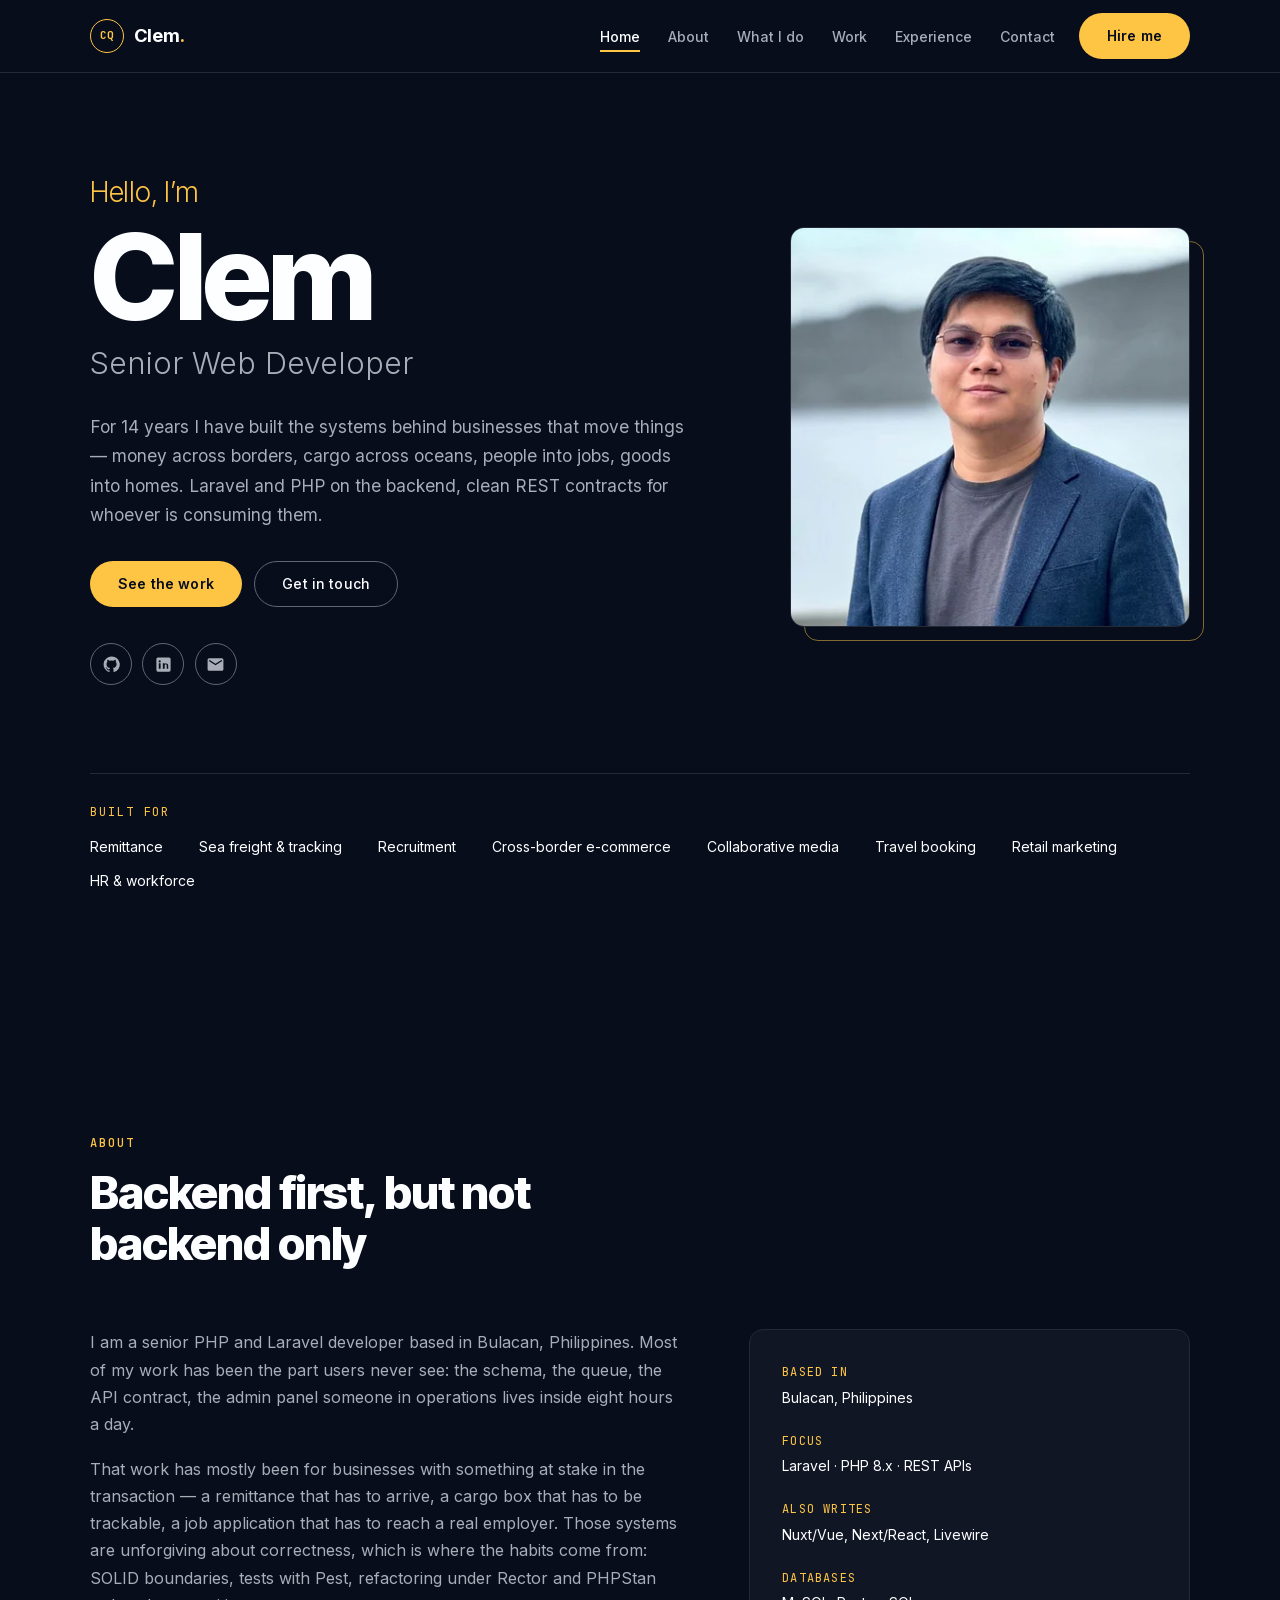
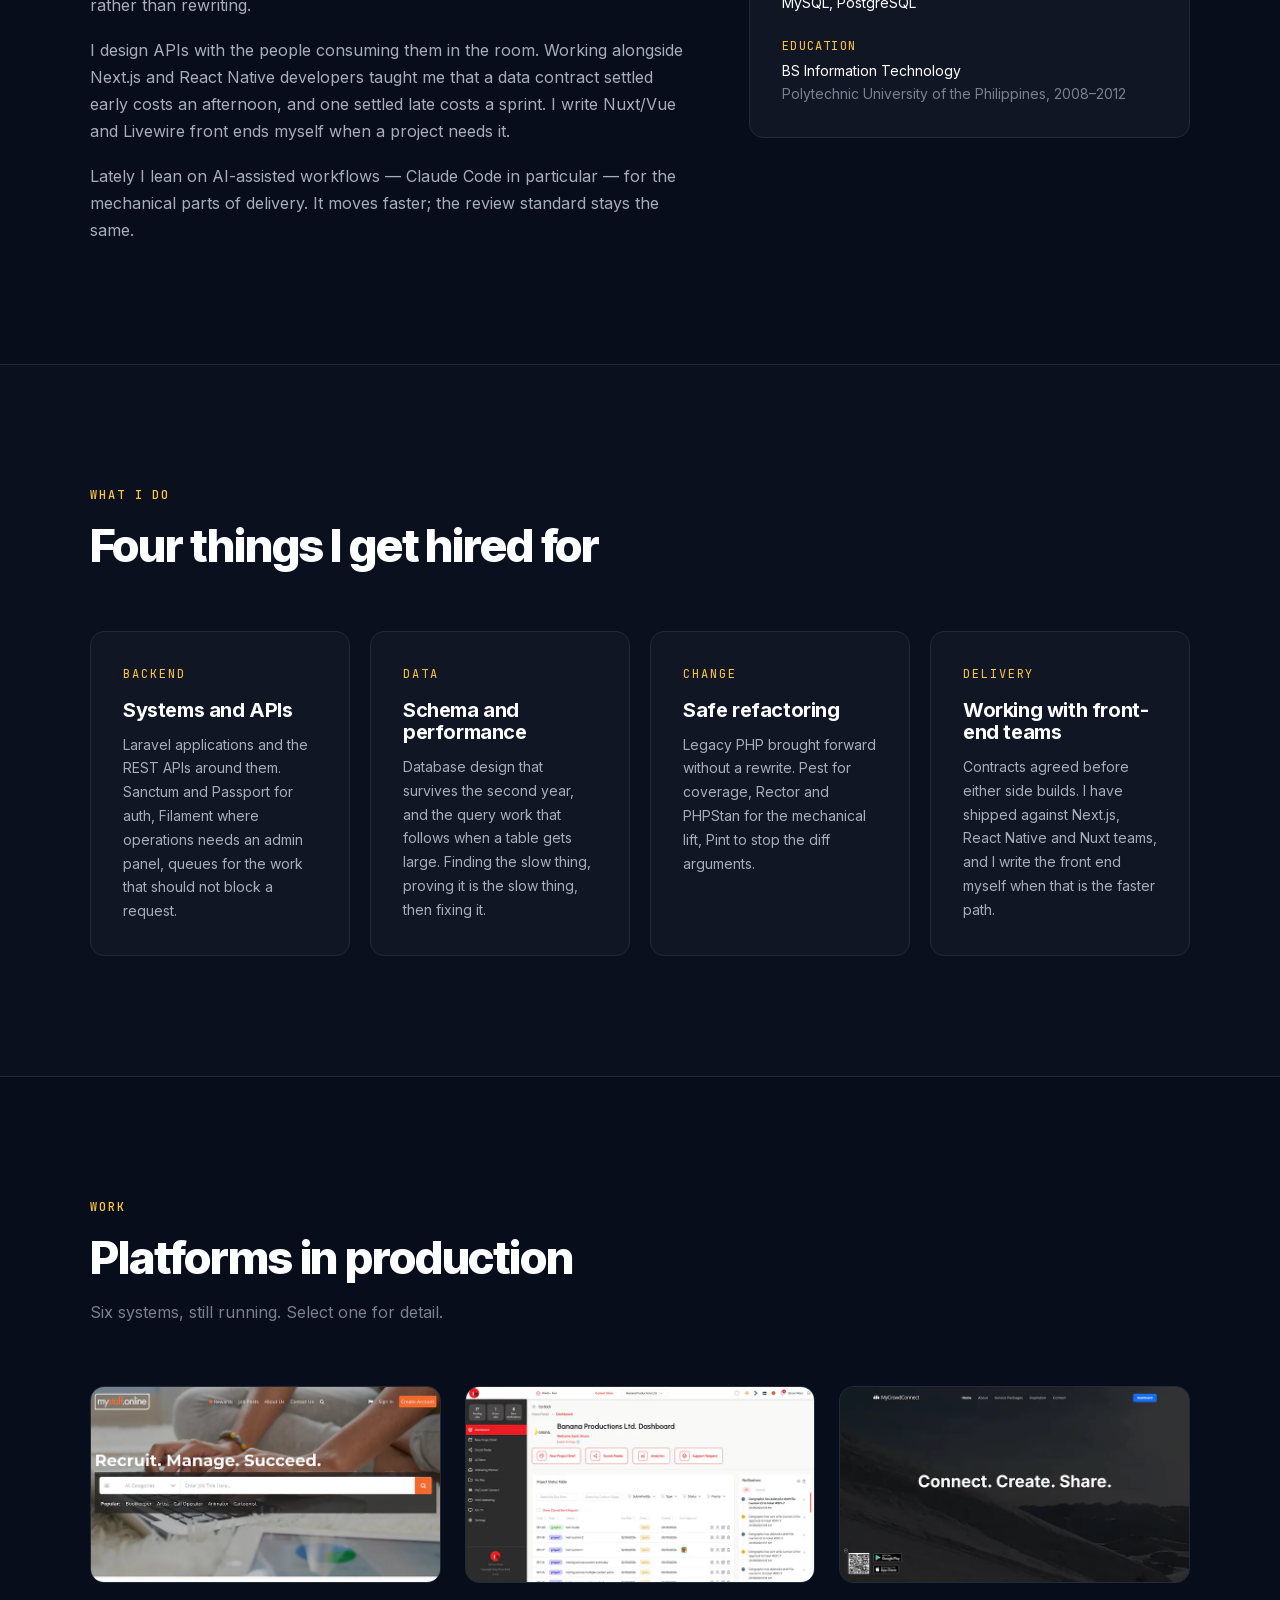
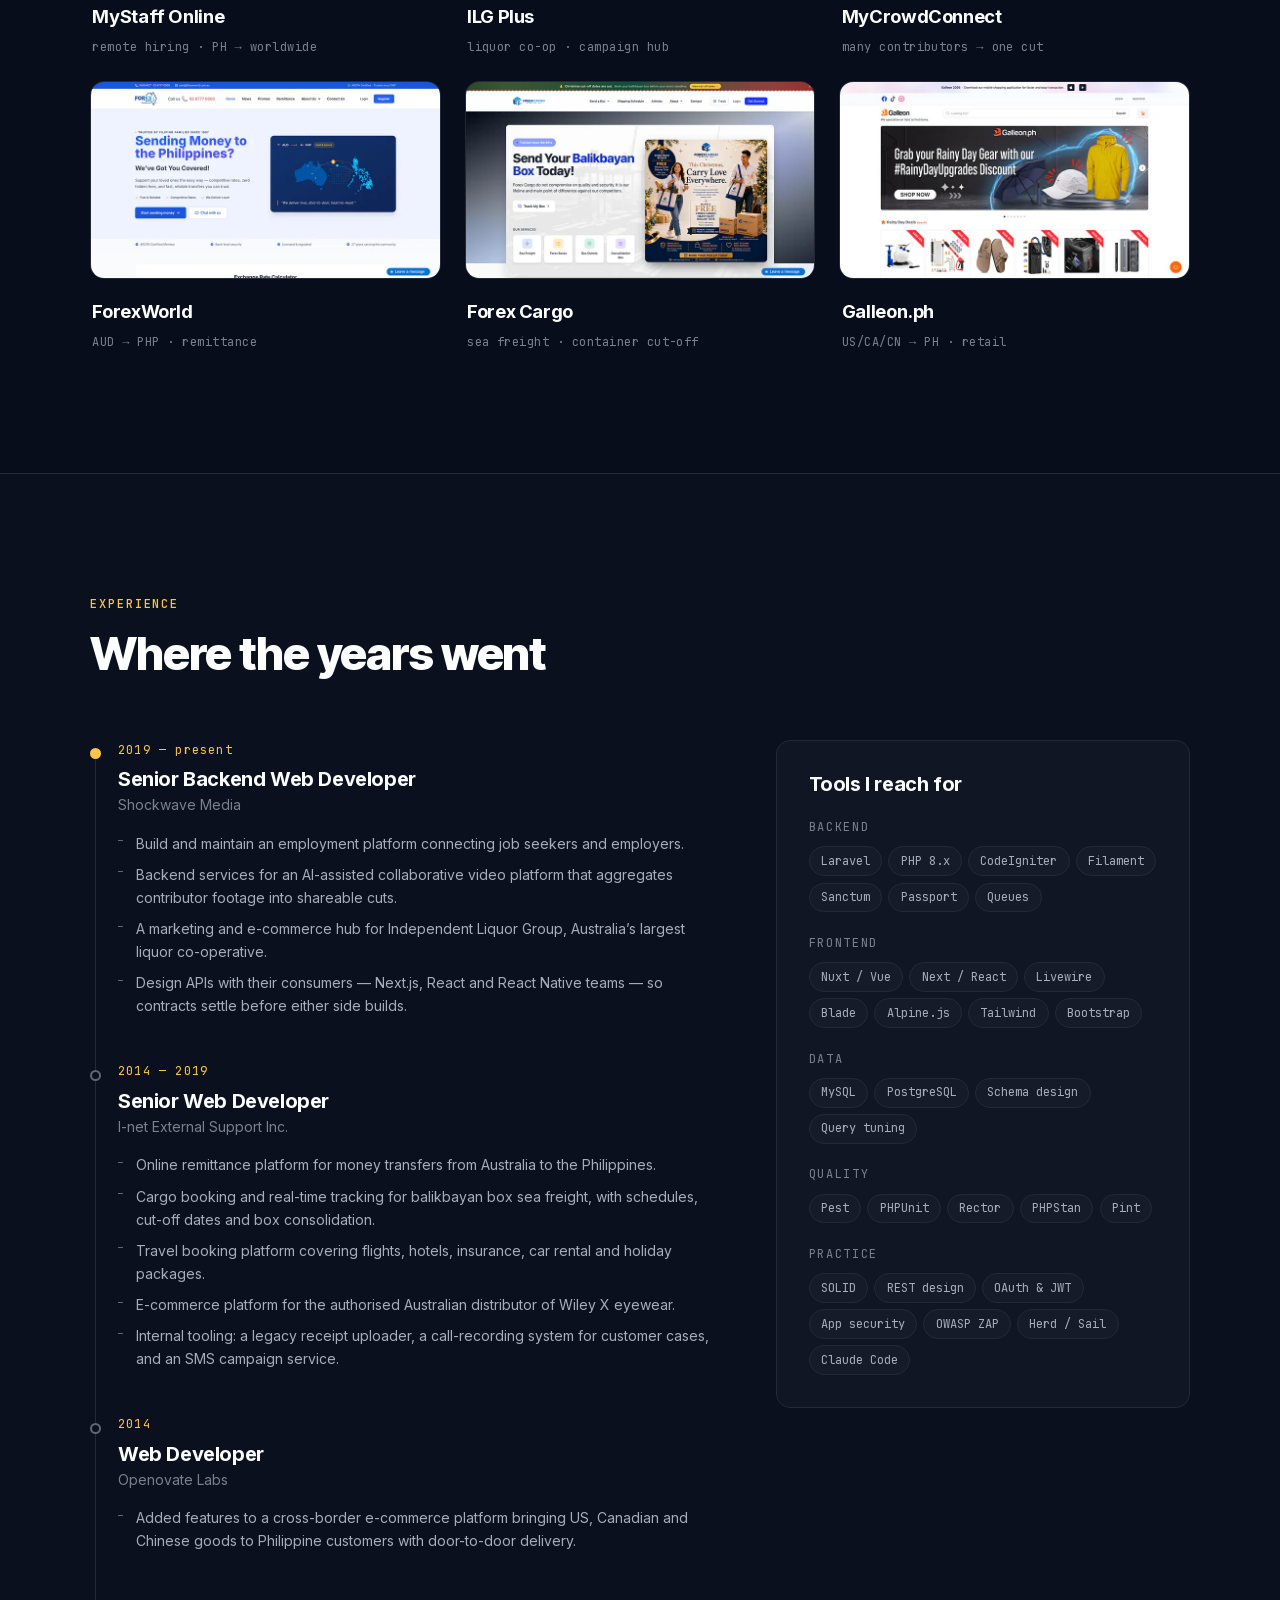
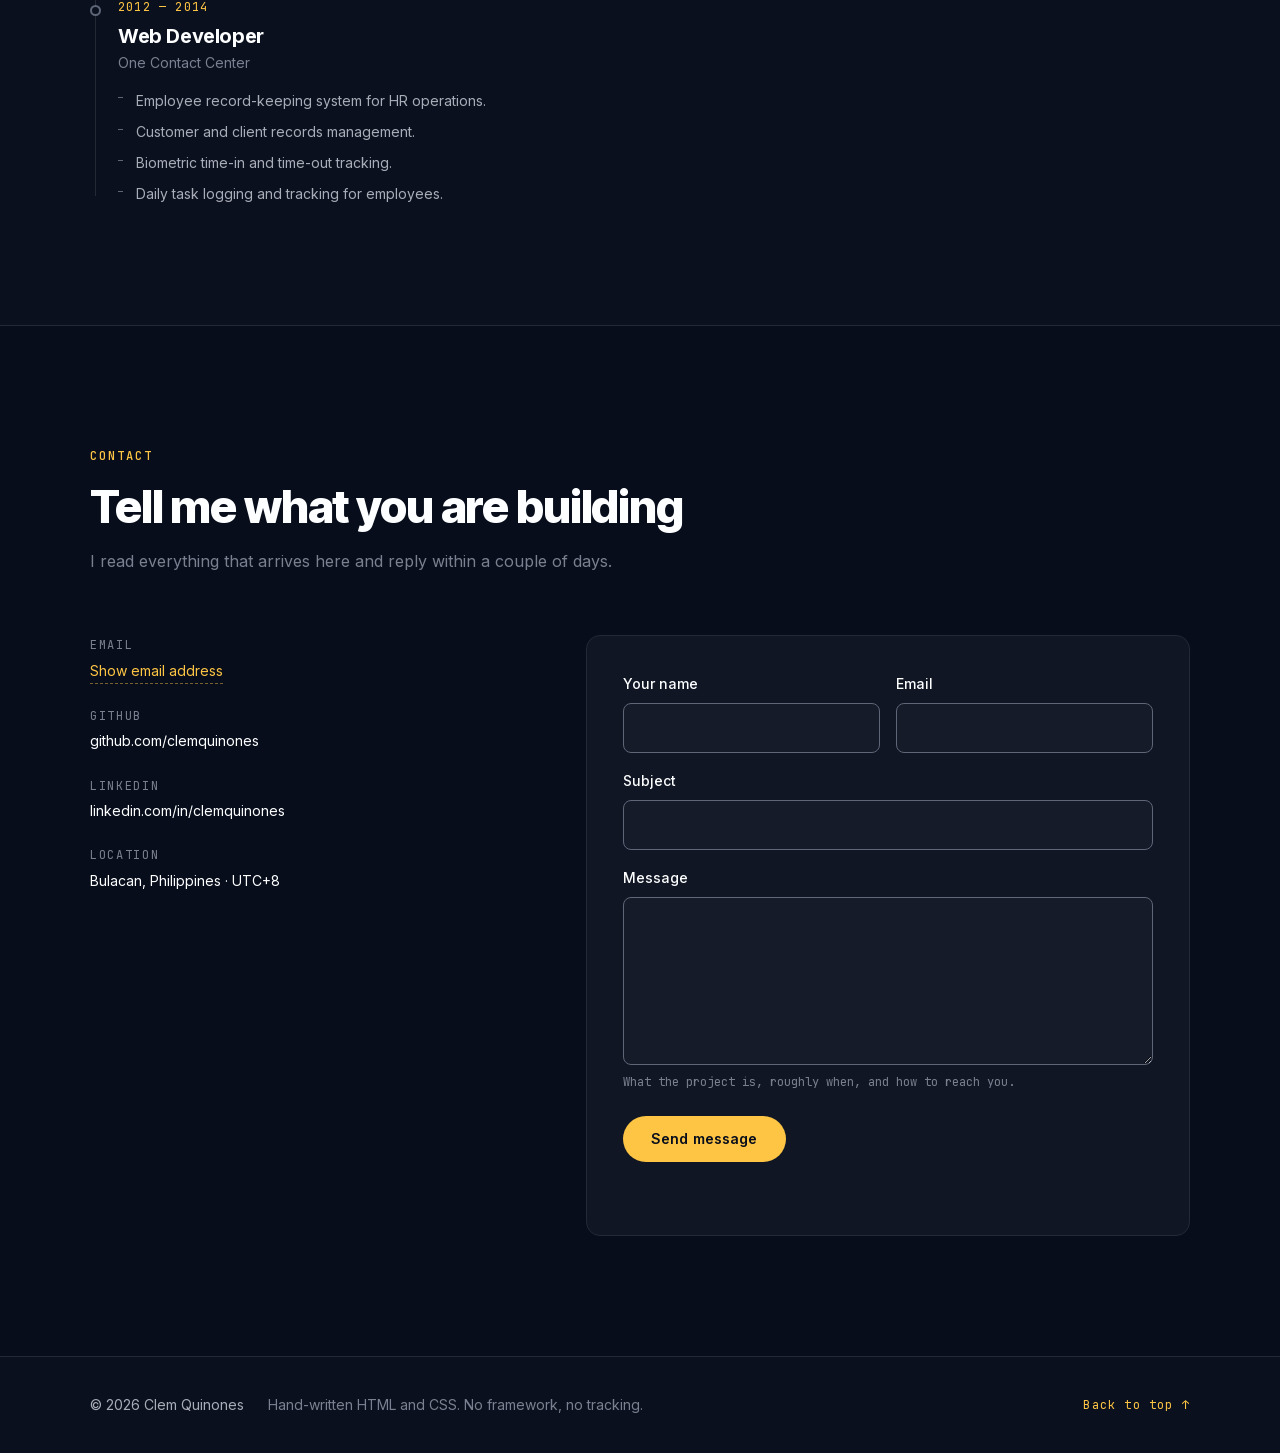
==== commit cf85eea2: "Shorten hero greeting and name Use "Hello, I'm" and drop the surname from the h1, so the hero opens " ====
--- a/index.html
+++ b/index.html
@@ -85,8 +85,8 @@
   <section class="hero" id="home" aria-labelledby="hero-name">
     <div class="hero__grid shell">
       <div class="hero__text">
-        <p class="hero__greeting reveal">Hi, I&rsquo;m</p>
-        <h1 class="hero__name reveal" id="hero-name">Clem<br>Quinones</h1>
+        <p class="hero__greeting reveal">Hello, I&rsquo;m</p>
+        <h1 class="hero__name reveal" id="hero-name">Clem</h1>
         <p class="hero__role reveal">Senior Web Developer</p>
         <p class="hero__lead reveal">
           For 14 years I have built the systems behind businesses that move things —
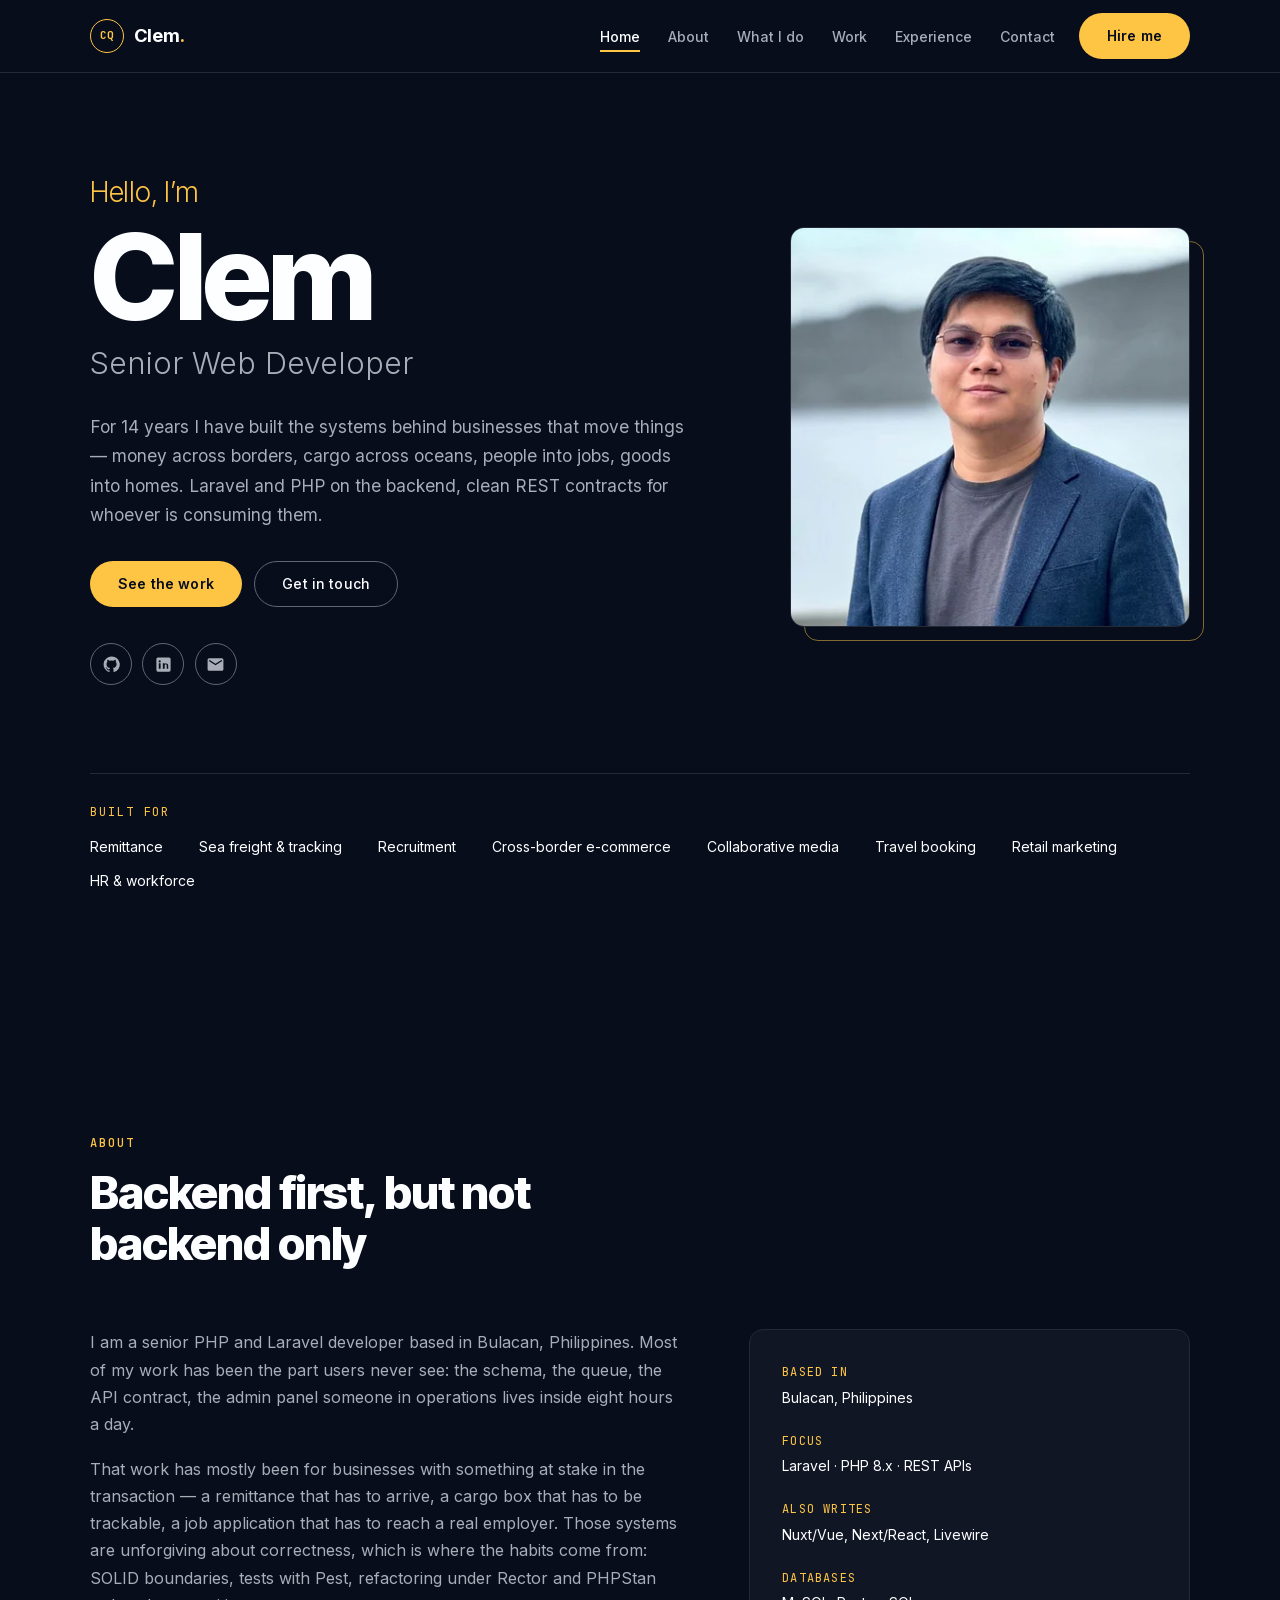
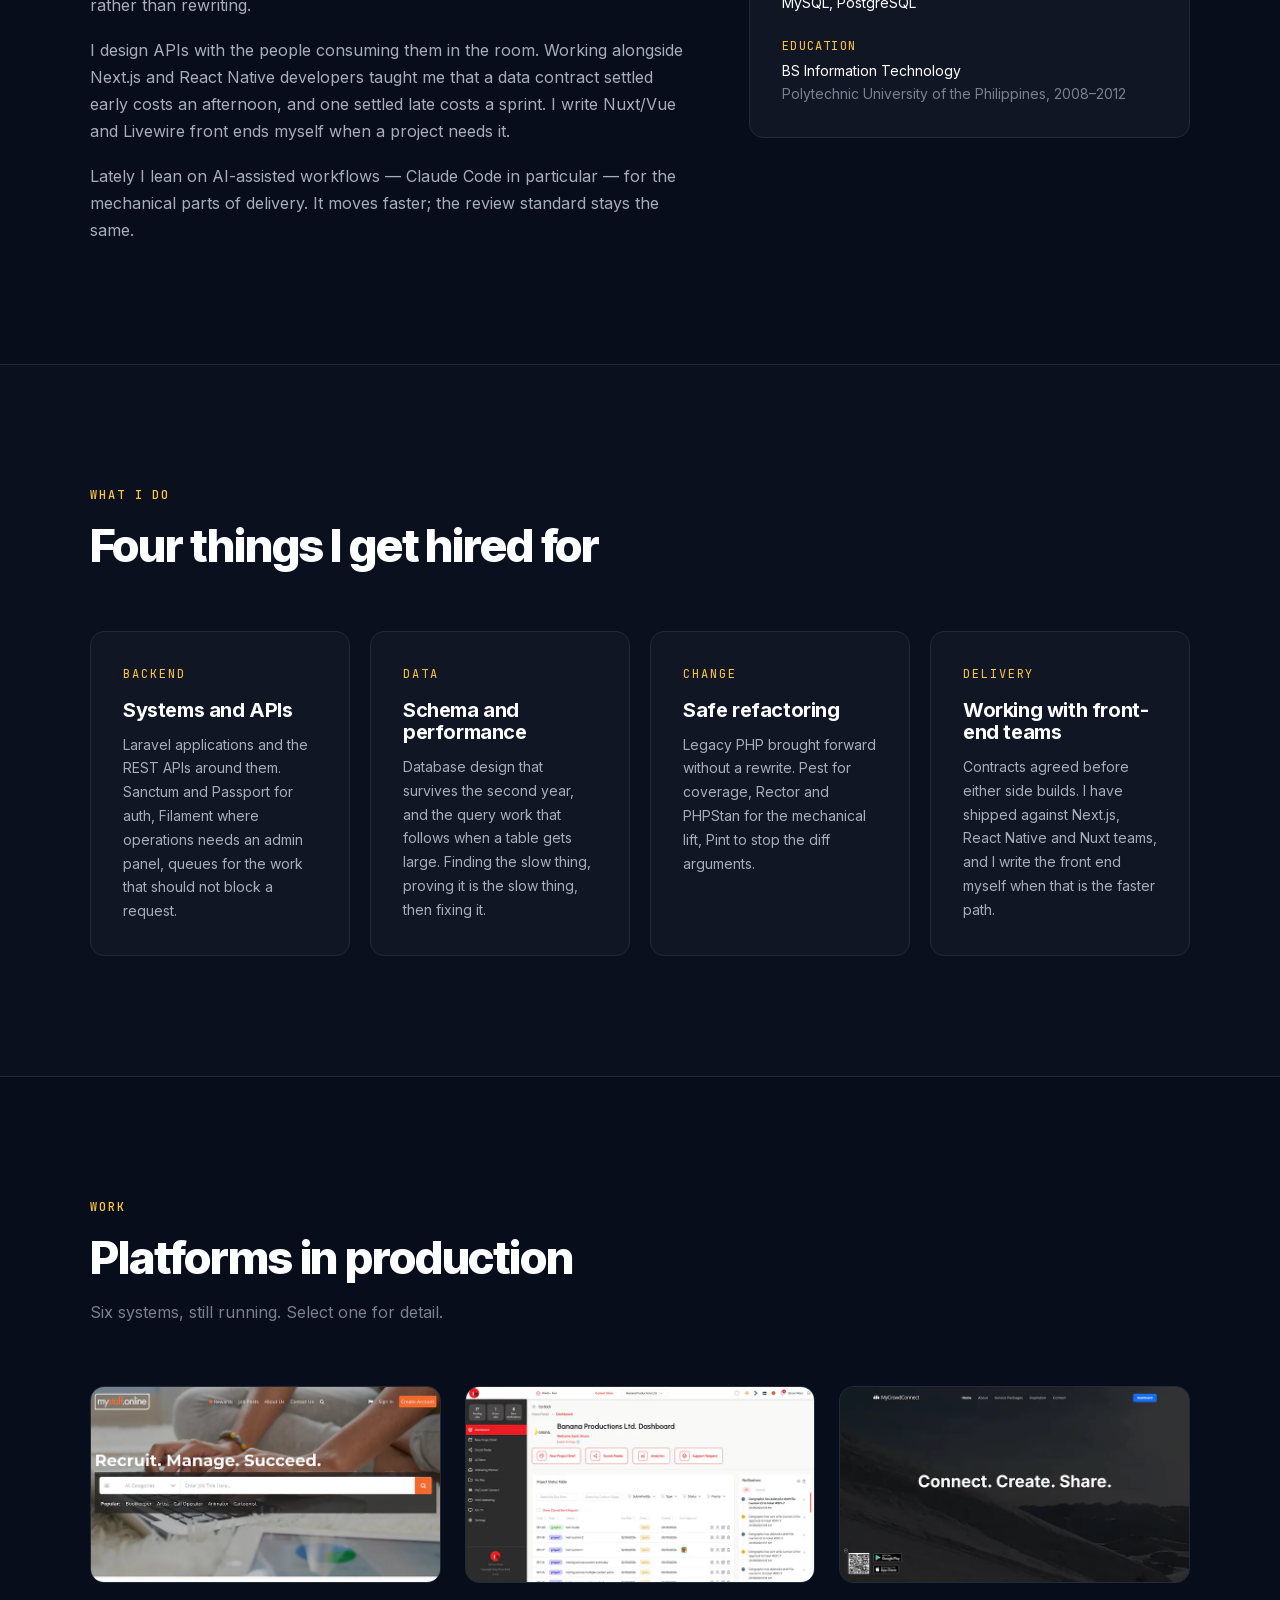
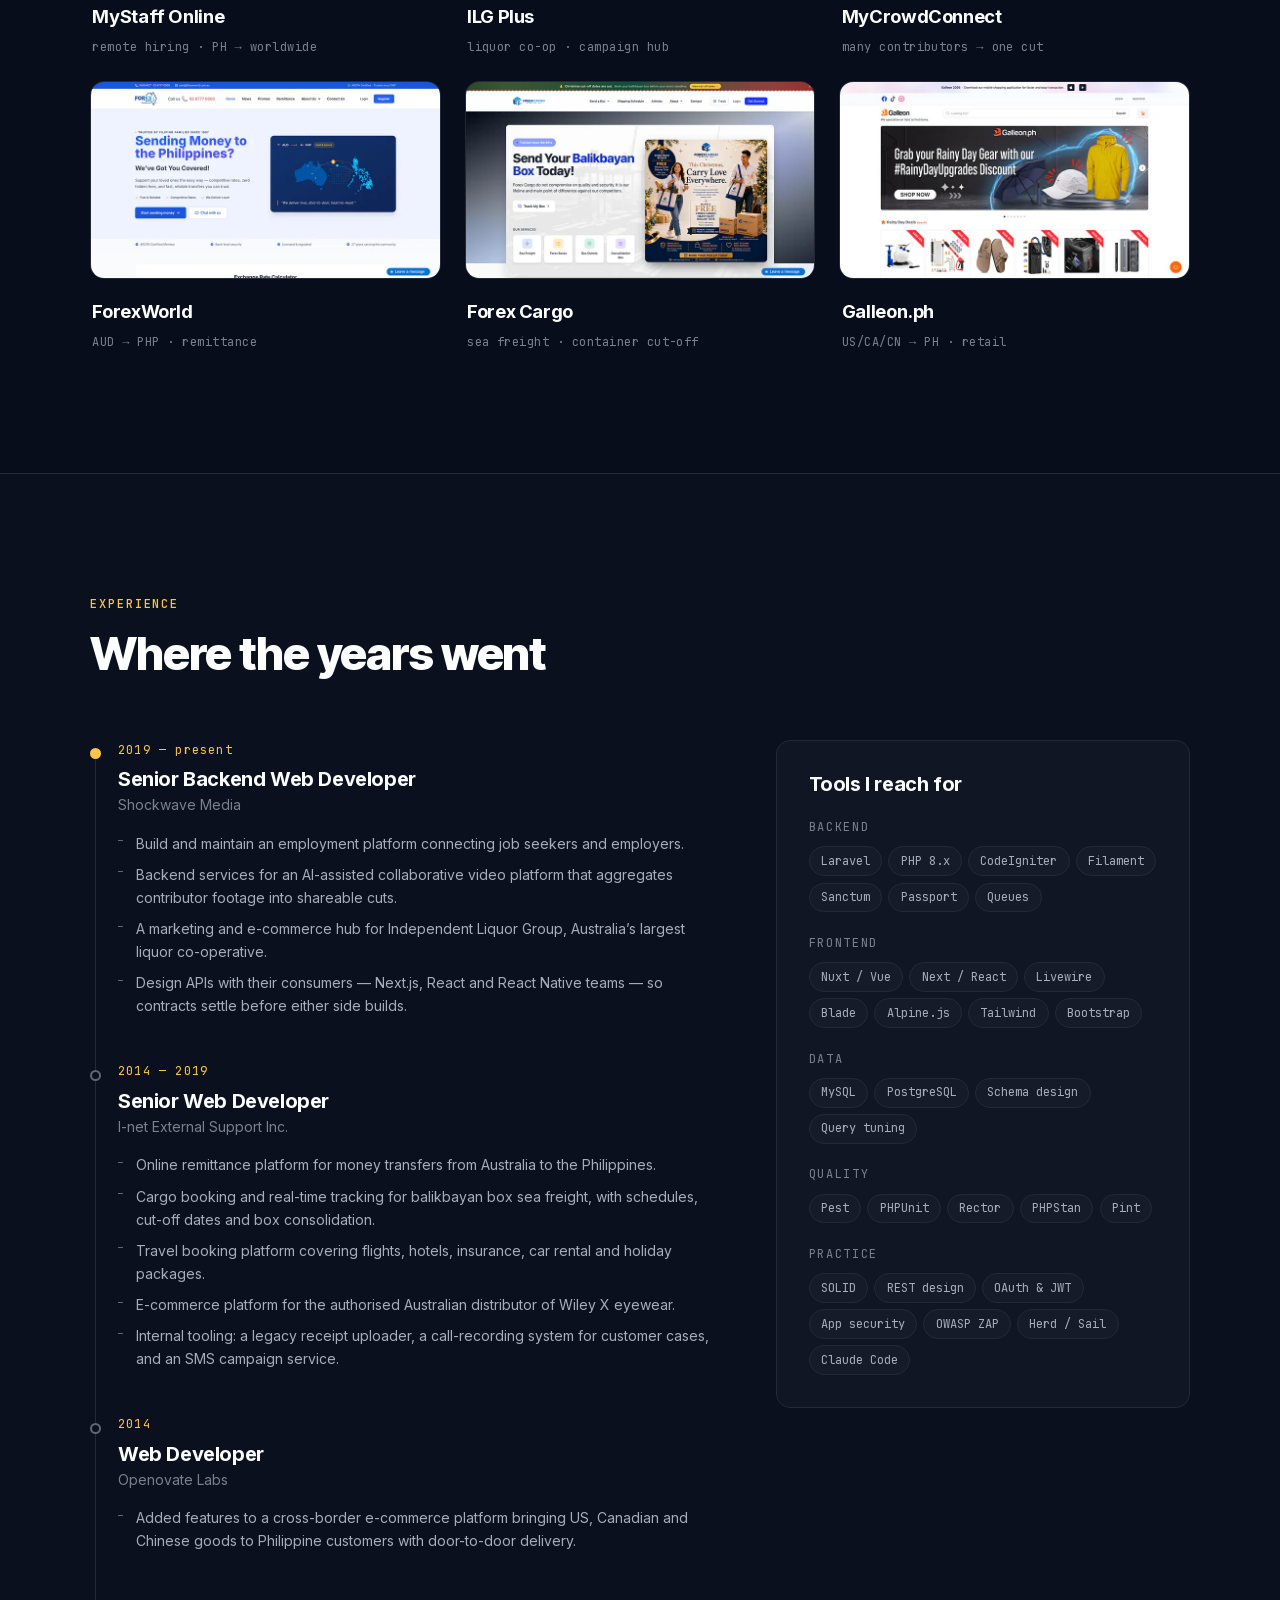
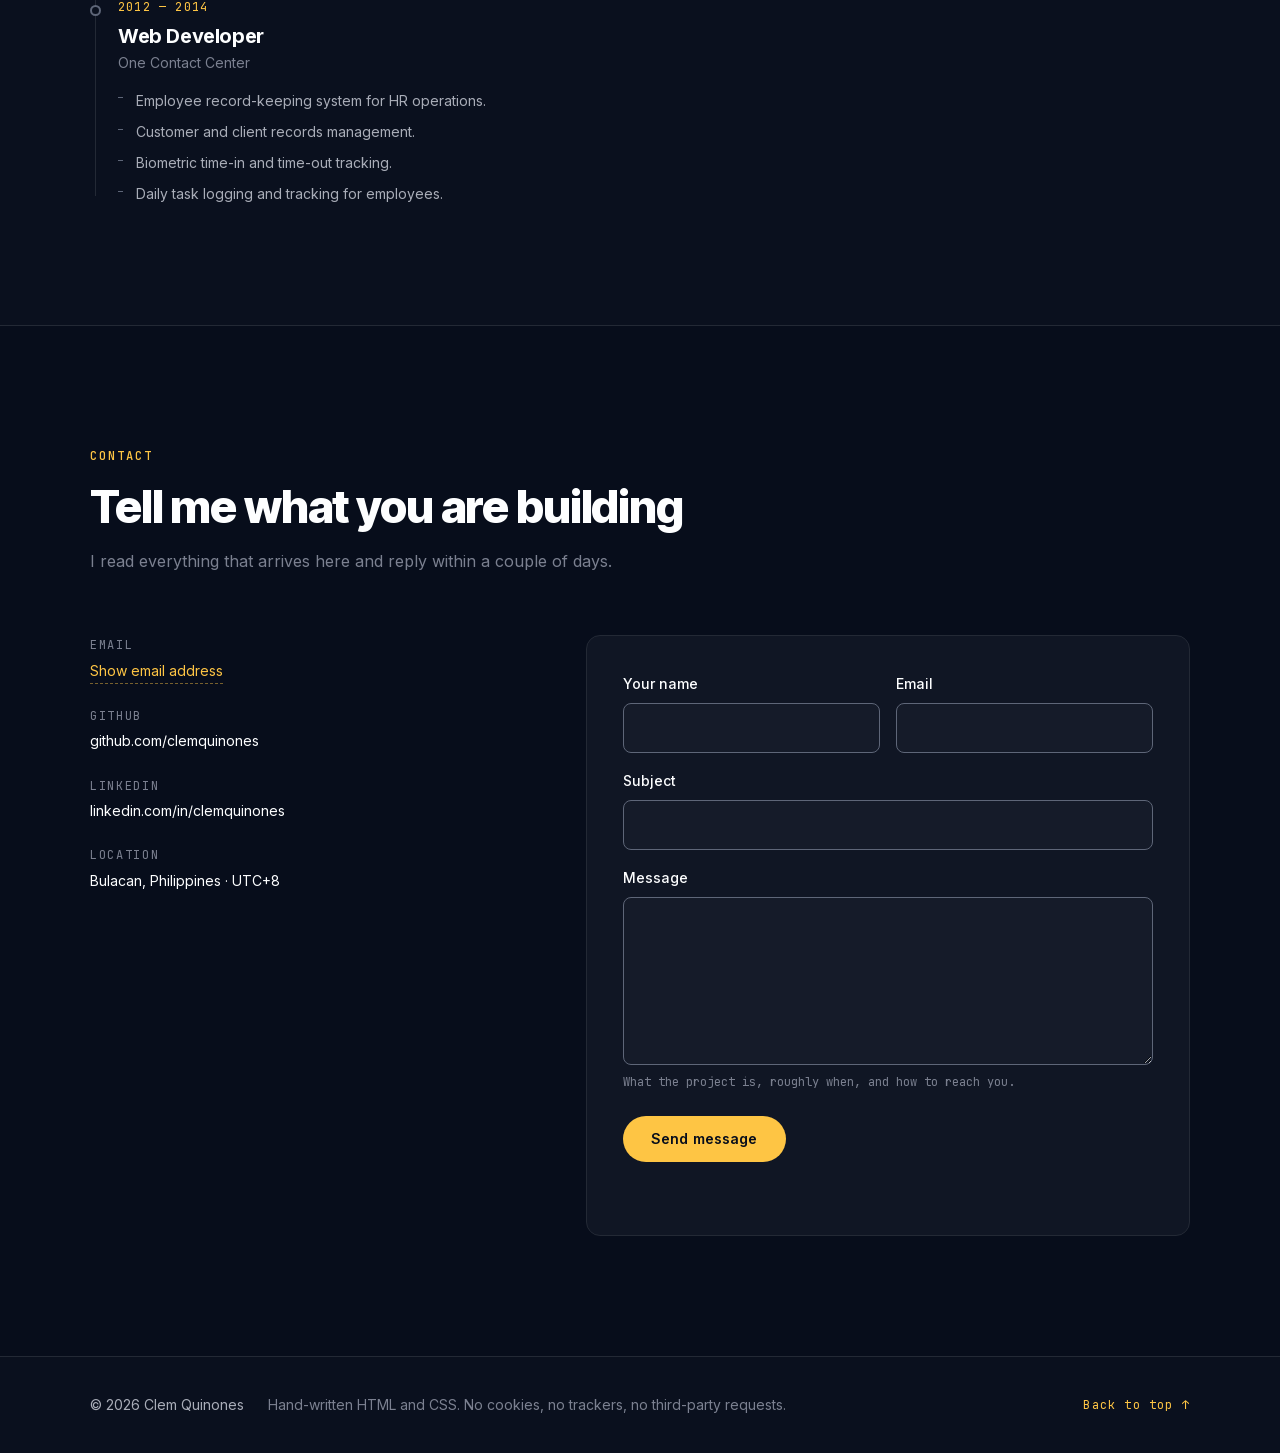
==== commit b01ce688: "State verifiable privacy facts in the footer Replace "No framework, no tracking" with the three thin" ====
--- a/index.html
+++ b/index.html
@@ -689,7 +689,10 @@
 <footer class="site-footer">
   <div class="shell site-footer__in">
     <p>&copy; <span id="year">2026</span> Clem Quinones</p>
-    <p class="site-footer__note">Hand-written HTML and CSS. No framework, no tracking.</p>
+    <!-- Every claim here is checkable in devtools in a few seconds, which is
+         the point: state facts a reader can verify rather than asserting that
+         the site is "secure". -->
+    <p class="site-footer__note">Hand-written HTML and CSS. No cookies, no trackers, no third-party requests.</p>
     <a class="site-footer__top" href="#top">Back to top &uarr;</a>
   </div>
 </footer>
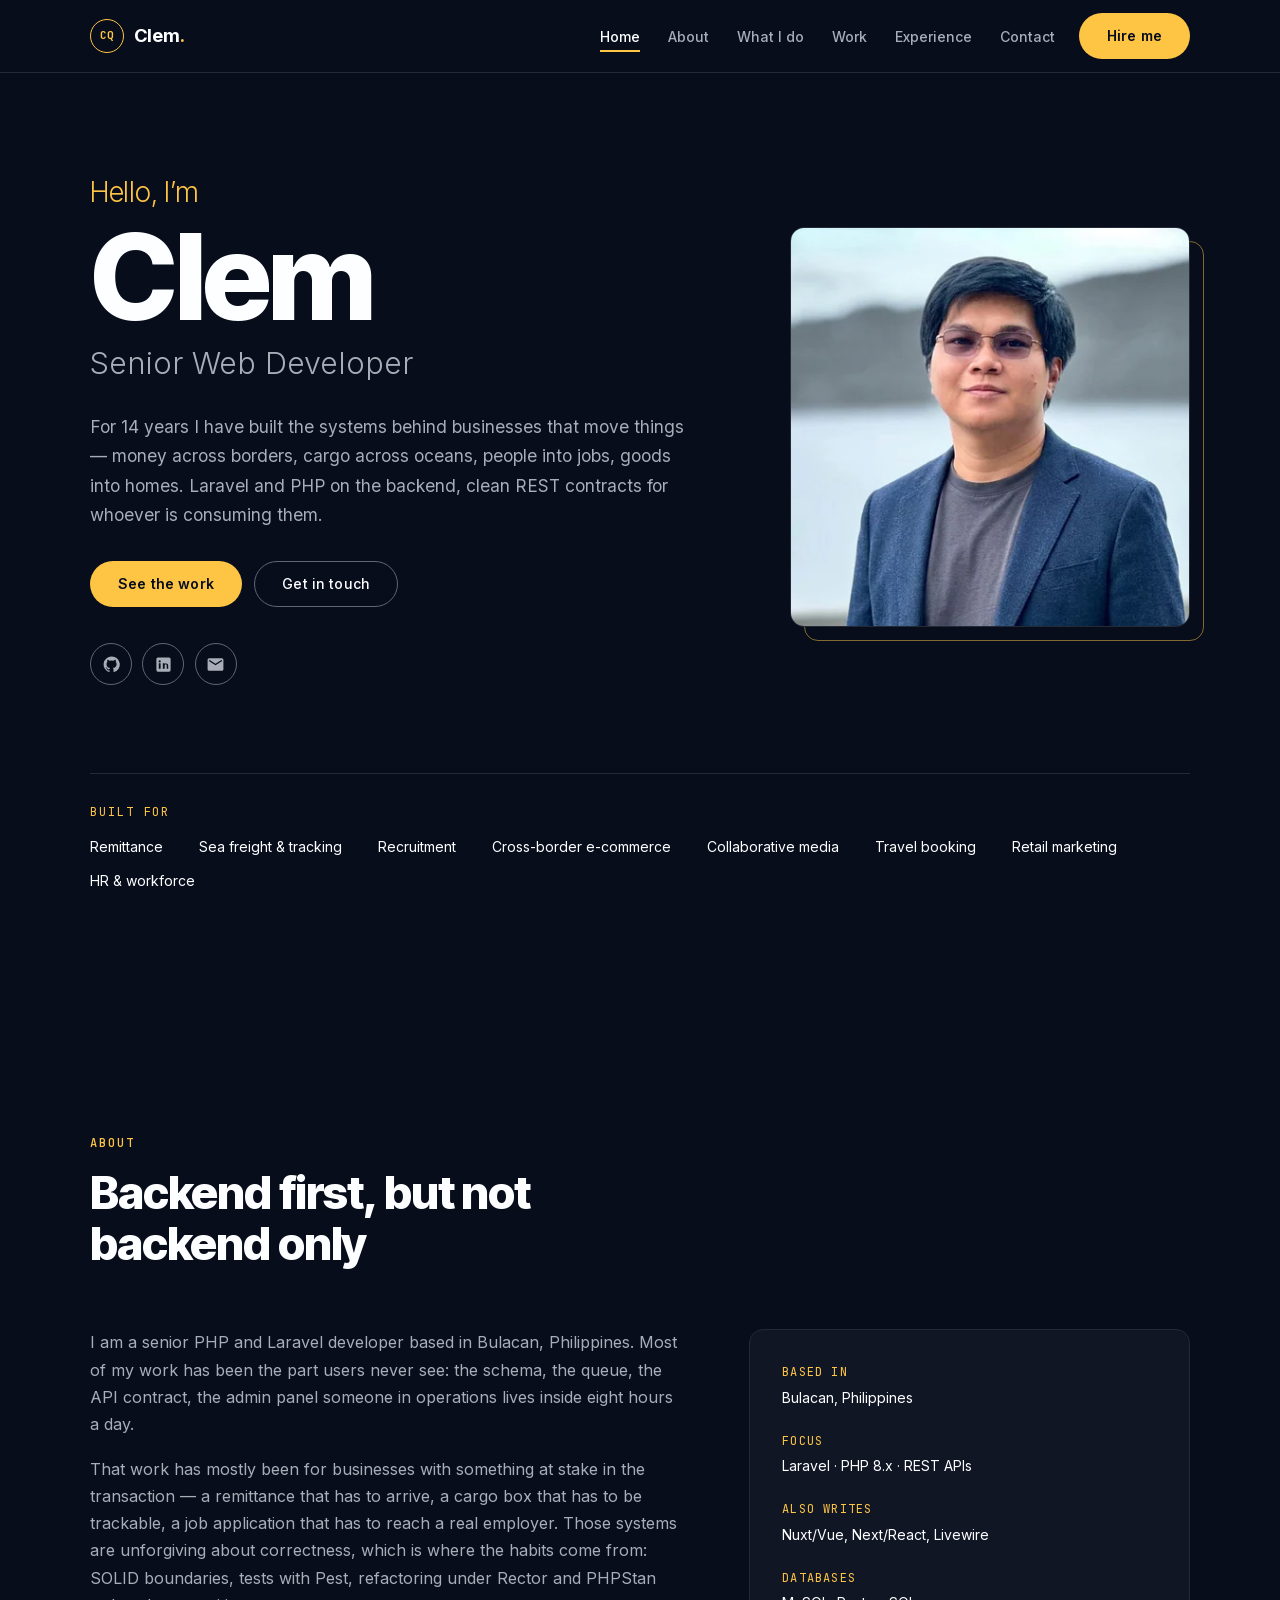
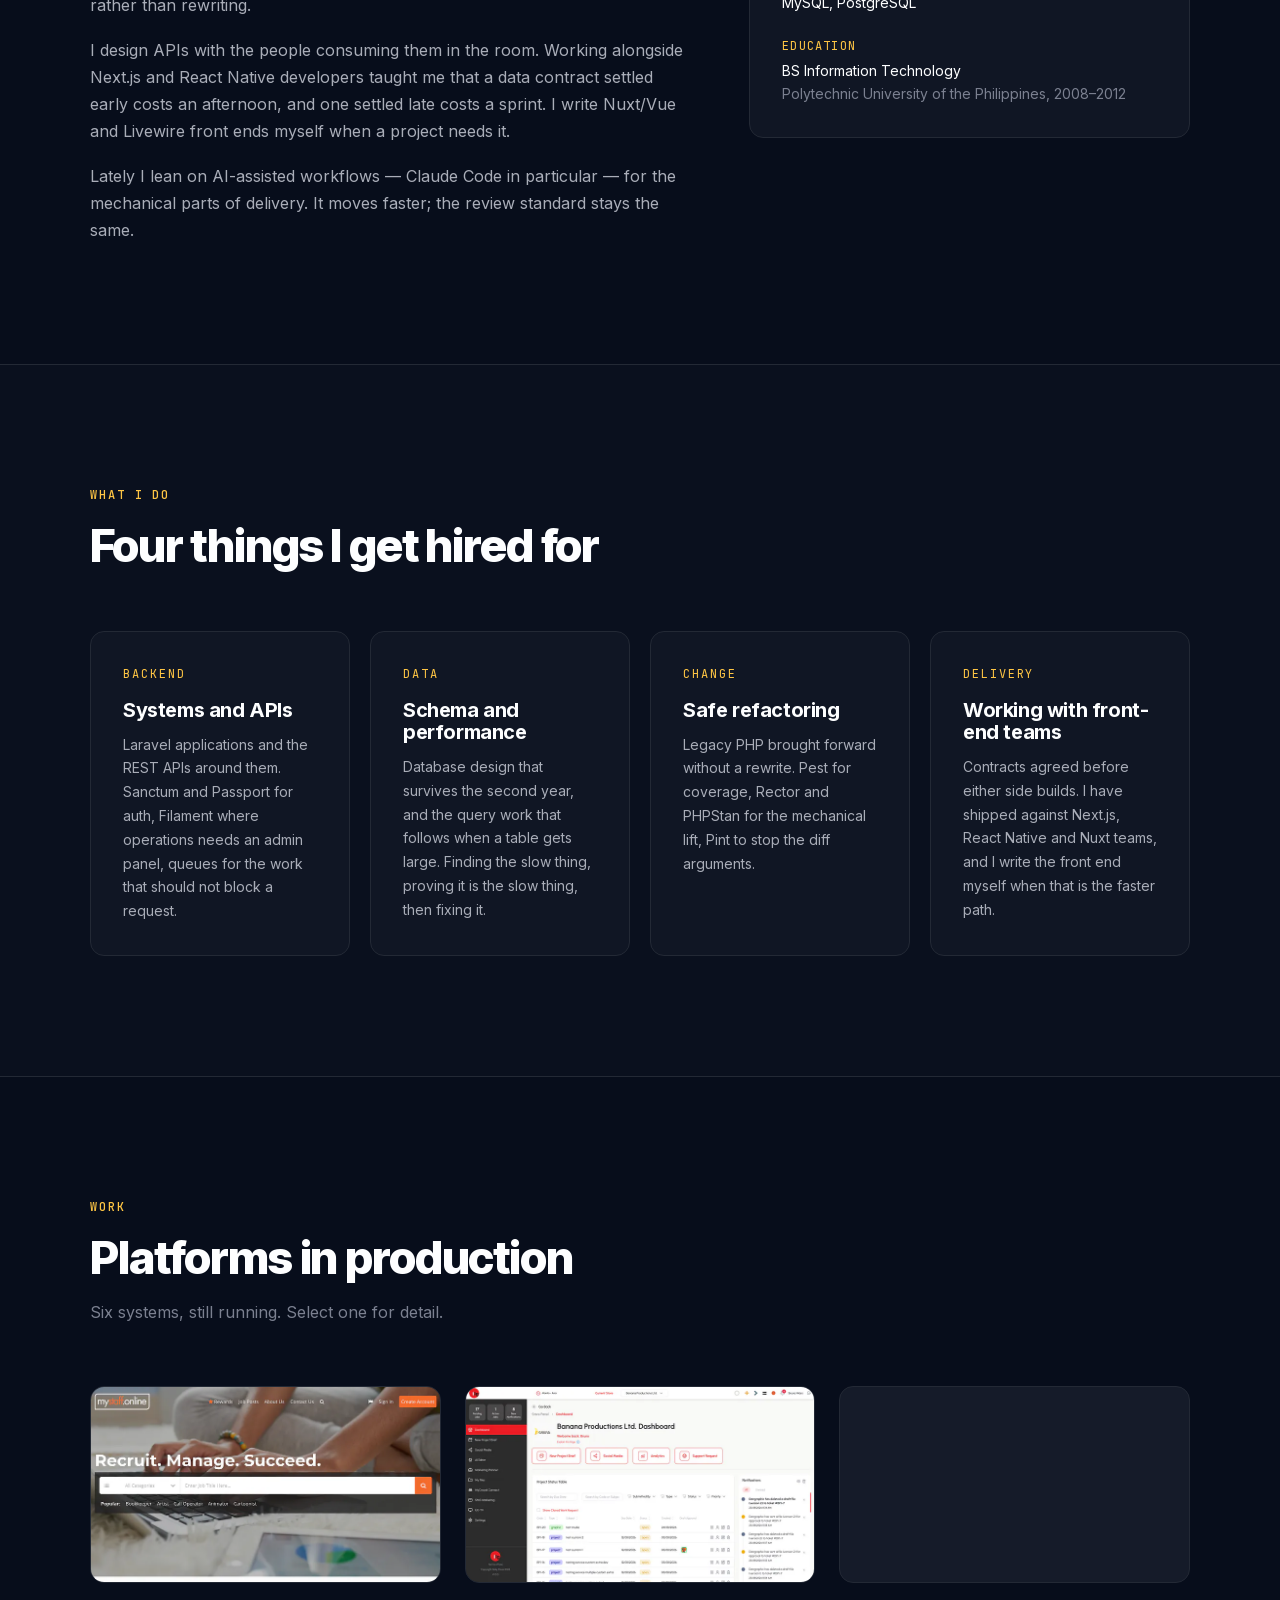
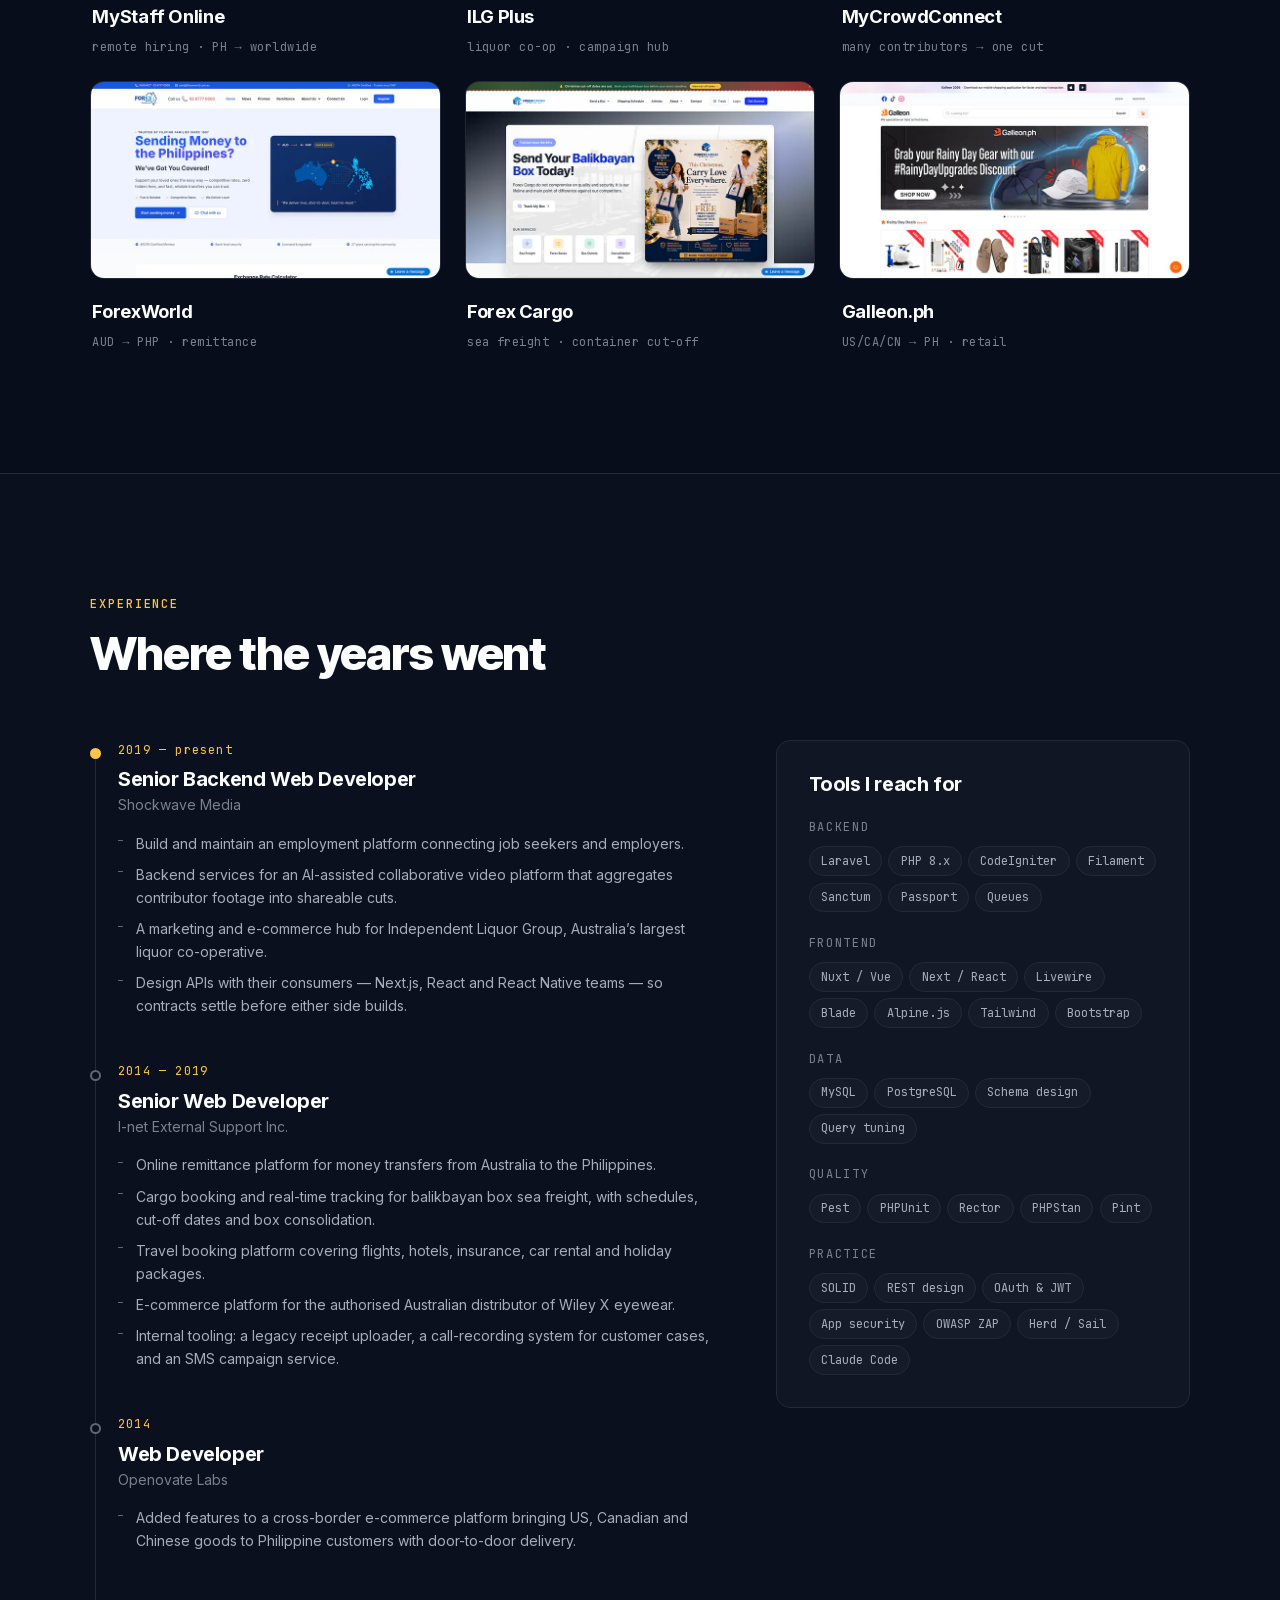
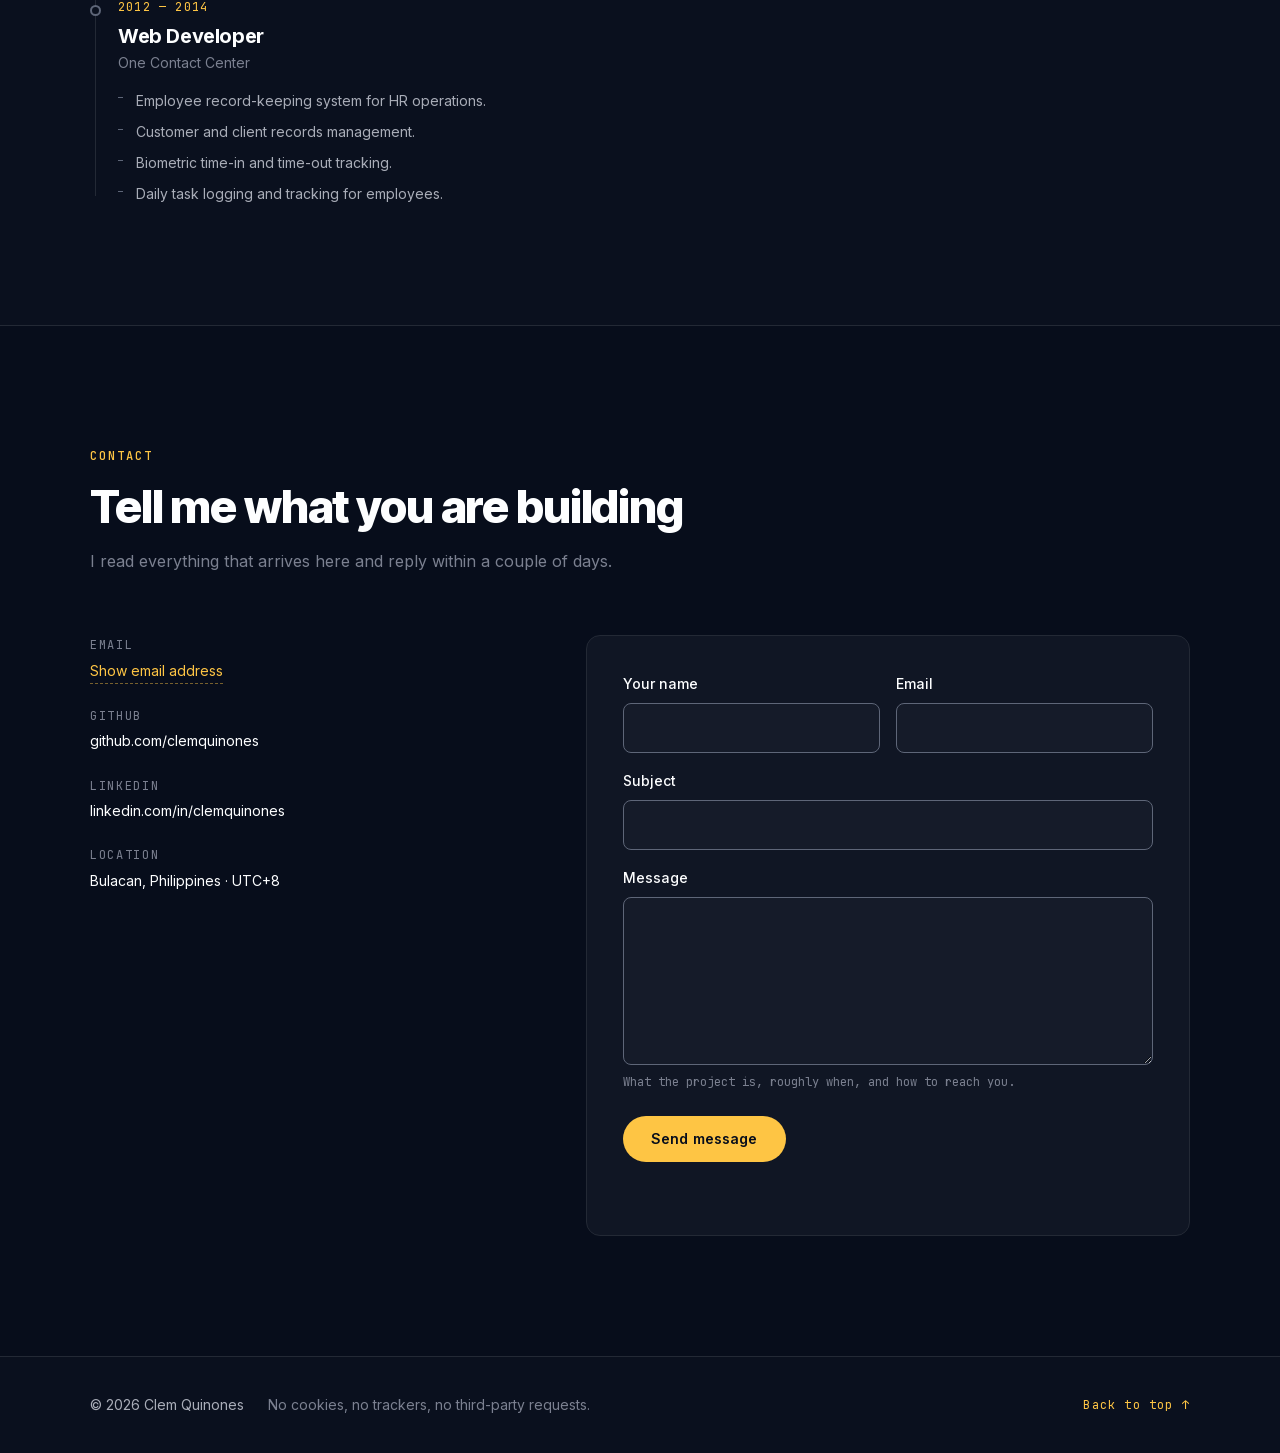
==== commit bc107e4b: "Drop the build-method claim from the footer "Hand-written HTML and CSS" describes how the site happe" ====
--- a/index.html
+++ b/index.html
@@ -691,8 +691,9 @@
     <p>&copy; <span id="year">2026</span> Clem Quinones</p>
     <!-- Every claim here is checkable in devtools in a few seconds, which is
          the point: state facts a reader can verify rather than asserting that
-         the site is "secure". -->
-    <p class="site-footer__note">Hand-written HTML and CSS. No cookies, no trackers, no third-party requests.</p>
+         the site is "secure". Kept free of any claim about how the page is
+         built, so a future rewrite cannot quietly make the footer a lie. -->
+    <p class="site-footer__note">No cookies, no trackers, no third-party requests.</p>
     <a class="site-footer__top" href="#top">Back to top &uarr;</a>
   </div>
 </footer>
